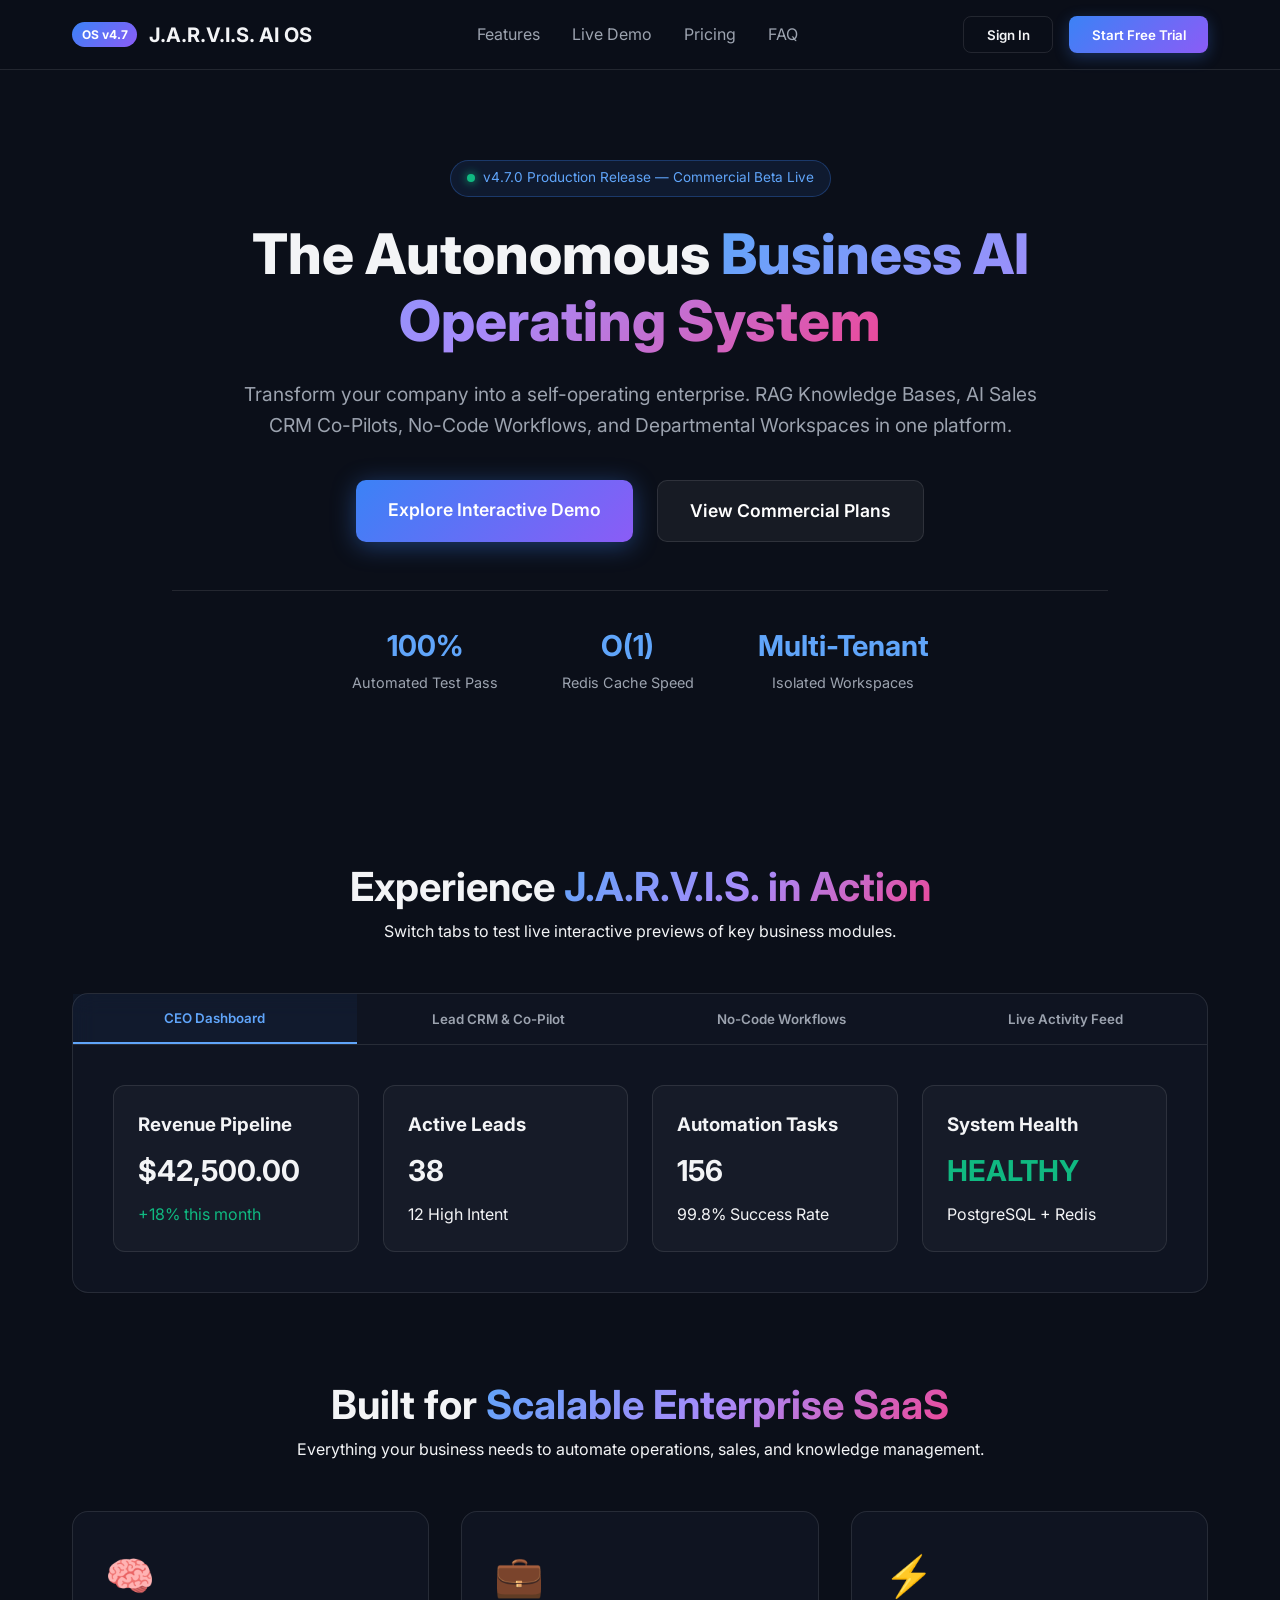
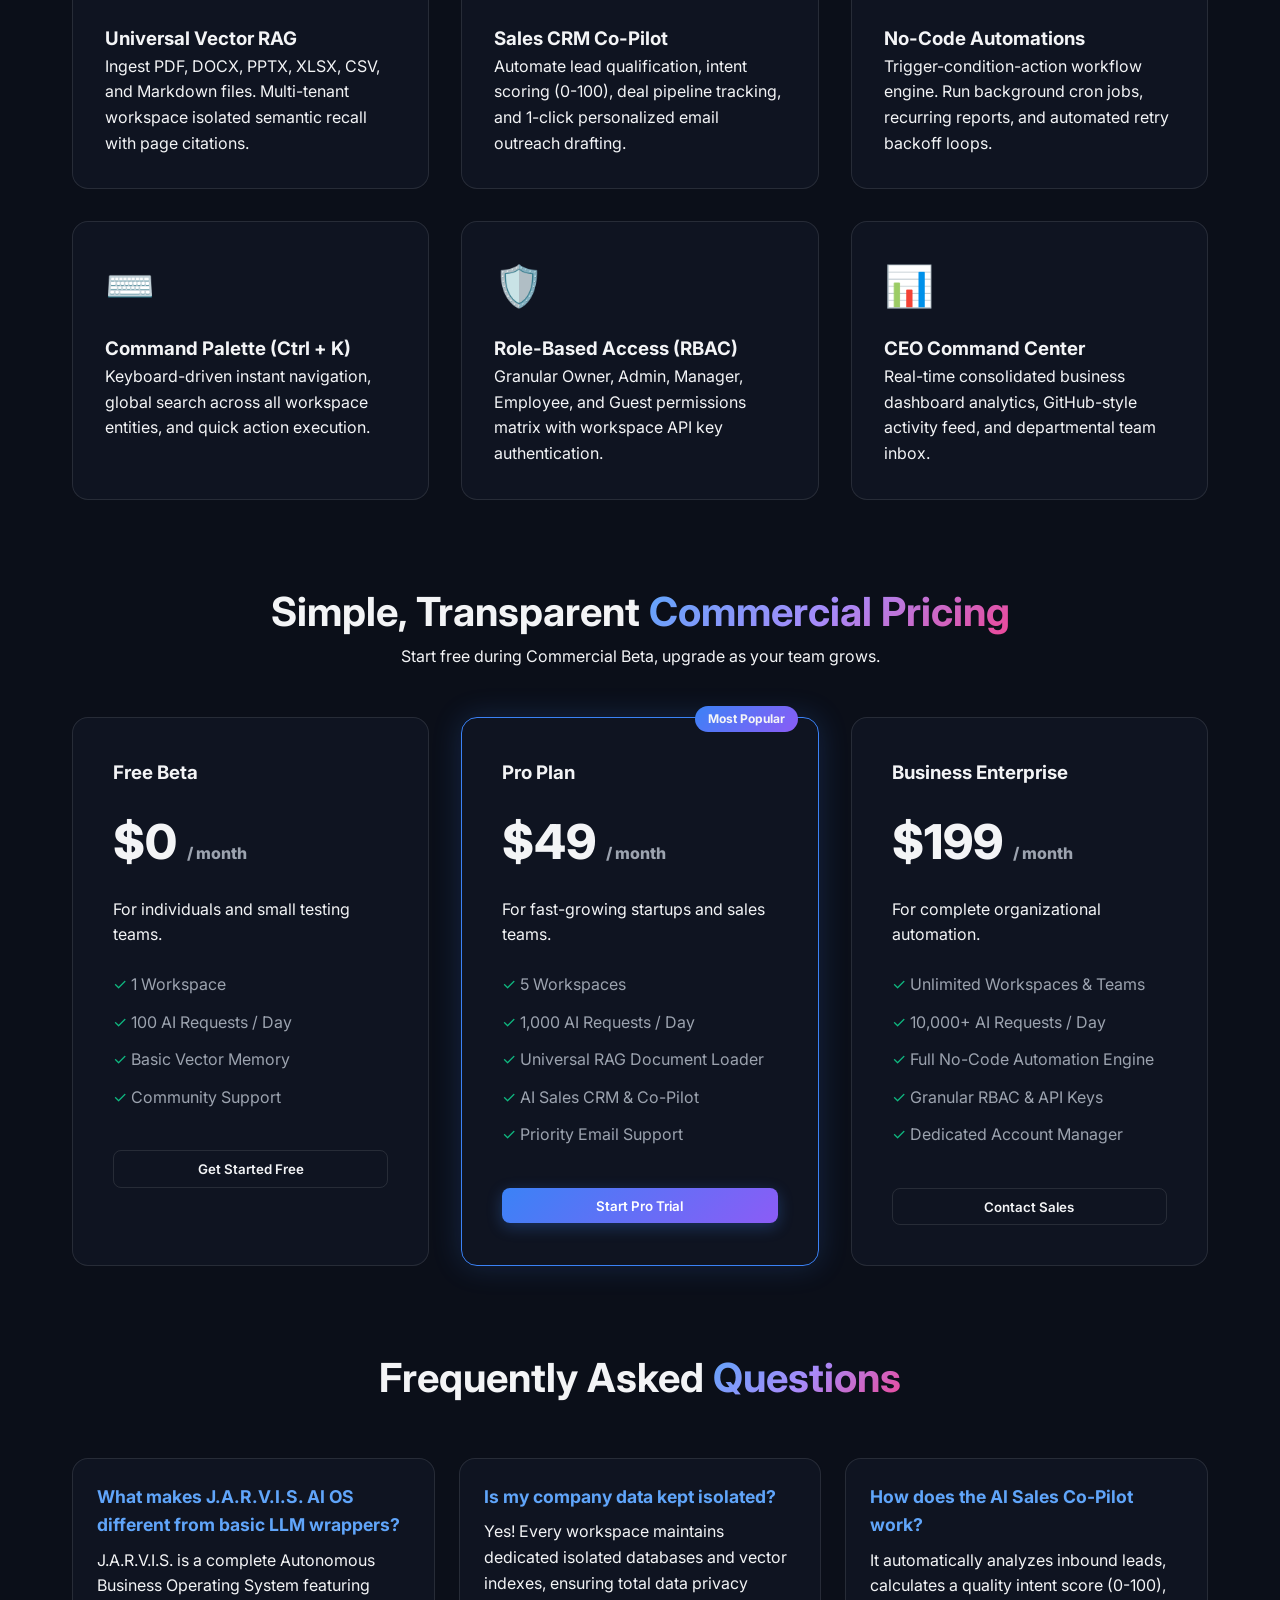
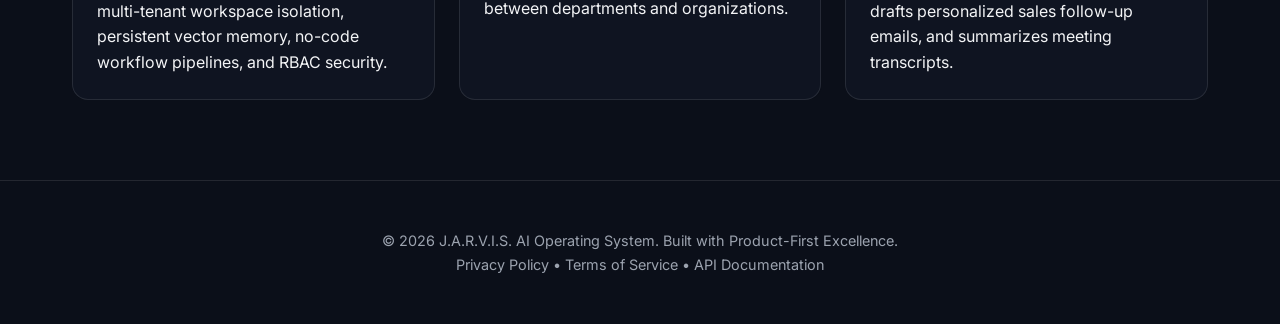
==== web/index.html @ 0c283c64 "Add J.A.R.V.I.S. Commercial SaaS Landing Page & Web Interface" ====
<!DOCTYPE html>
<html lang="en">
<head>
    <meta charset="UTF-8">
    <meta name="viewport" content="width=device-width, initial-scale=1.0">
    <title>J.A.R.V.I.S. AI OS — Autonomous Business AI Operating System</title>
    <meta name="description" content="Empower your organization with J.A.R.V.I.S. AI OS. Multi-tenant workspaces, RAG document intelligence, AI sales CRM co-pilot, and no-code automation engine.">
    <link rel="preconnect" href="https://fonts.googleapis.com">
    <link rel="preconnect" href="https://fonts.gstatic.com" crossorigin>
    <link href="https://fonts.googleapis.com/css2?family=Inter:wght@300;400;500;600;700;800&display=swap" rel="stylesheet">
    <link rel="stylesheet" href="styles.css">
</head>
<body class="dark-theme">

    <!-- Navigation Bar -->
    <nav class="navbar" id="main-nav">
        <div class="nav-container">
            <div class="logo">
                <span class="logo-badge">OS v4.7</span>
                <span class="logo-text">J.A.R.V.I.S. <span class="highlight">AI OS</span></span>
            </div>
            <ul class="nav-links">
                <li><a href="#features">Features</a></li>
                <li><a href="#demo">Live Demo</a></li>
                <li><a href="#pricing">Pricing</a></li>
                <li><a href="#faq">FAQ</a></li>
            </ul>
            <div class="nav-actions">
                <button class="btn btn-outline" id="btn-login">Sign In</button>
                <button class="btn btn-primary" id="btn-signup">Start Free Trial</button>
            </div>
        </div>
    </nav>

    <!-- Hero Section -->
    <header class="hero-section">
        <div class="hero-content">
            <div class="status-pill">
                <span class="pulse-dot"></span>
                <span>v4.7.0 Production Release — Commercial Beta Live</span>
            </div>
            <h1 class="hero-title">
                The Autonomous <span class="gradient-text">Business AI Operating System</span>
            </h1>
            <p class="hero-subtitle">
                Transform your company into a self-operating enterprise. RAG Knowledge Bases, AI Sales CRM Co-Pilots, No-Code Workflows, and Departmental Workspaces in one platform.
            </p>
            <div class="hero-buttons">
                <a href="#demo" class="btn btn-hero-primary" id="hero-cta-demo">Explore Interactive Demo</a>
                <a href="#pricing" class="btn btn-hero-secondary" id="hero-cta-plans">View Commercial Plans</a>
            </div>
            <div class="hero-metrics">
                <div class="metric-item">
                    <span class="metric-value">100%</span>
                    <span class="metric-label">Automated Test Pass</span>
                </div>
                <div class="metric-item">
                    <span class="metric-value">O(1)</span>
                    <span class="metric-label">Redis Cache Speed</span>
                </div>
                <div class="metric-item">
                    <span class="metric-value">Multi-Tenant</span>
                    <span class="metric-label">Isolated Workspaces</span>
                </div>
            </div>
        </div>
    </header>

    <!-- Interactive Live Demo Section -->
    <section class="demo-section" id="demo">
        <div class="section-header">
            <h2>Experience <span class="gradient-text">J.A.R.V.I.S. in Action</span></h2>
            <p>Switch tabs to test live interactive previews of key business modules.</p>
        </div>
        <div class="demo-container glass-card">
            <div class="demo-tabs">
                <button class="tab-btn active" data-tab="dashboard-preview">CEO Dashboard</button>
                <button class="tab-btn" data-tab="crm-preview">Lead CRM & Co-Pilot</button>
                <button class="tab-btn" data-tab="automation-preview">No-Code Workflows</button>
                <button class="tab-btn" data-tab="activity-preview">Live Activity Feed</button>
            </div>
            <div class="demo-content">
                <!-- CEO Dashboard Preview -->
                <div class="tab-pane active" id="dashboard-preview">
                    <div class="dash-grid">
                        <div class="dash-card">
                            <h3>Revenue Pipeline</h3>
                            <p class="dash-num">$42,500.00</p>
                            <span class="dash-sub text-success">+18% this month</span>
                        </div>
                        <div class="dash-card">
                            <h3>Active Leads</h3>
                            <p class="dash-num">38</p>
                            <span class="dash-sub">12 High Intent</span>
                        </div>
                        <div class="dash-card">
                            <h3>Automation Tasks</h3>
                            <p class="dash-num">156</p>
                            <span class="dash-sub">99.8% Success Rate</span>
                        </div>
                        <div class="dash-card">
                            <h3>System Health</h3>
                            <p class="dash-num text-success">HEALTHY</p>
                            <span class="dash-sub">PostgreSQL + Redis</span>
                        </div>
                    </div>
                </div>

                <!-- CRM Preview -->
                <div class="tab-pane" id="crm-preview">
                    <div class="crm-demo-box">
                        <div class="lead-item">
                            <div>
                                <h4>Acme Enterprise Corp</h4>
                                <p>jane@acme.com • Inbound Lead</p>
                            </div>
                            <span class="score-badge hot">Score: 92/100 (Hot)</span>
                            <button class="btn btn-sm btn-primary" id="btn-draft-email">Draft AI Email</button>
                        </div>
                        <div class="ai-email-box" id="email-preview-box">
                            <strong>AI Co-Pilot Drafted Email:</strong>
                            <p id="email-draft-text">"Hi Jane, I noticed Acme Corp is exploring autonomous AI capabilities. J.A.R.V.I.S. AI OS enables teams to automate workflows and knowledge RAG with multi-tenant isolation. Open for a 10-min demo?"</p>
                        </div>
                    </div>
                </div>

                <!-- Automation Preview -->
                <div class="tab-pane" id="automation-preview">
                    <div class="workflow-builder">
                        <div class="wf-step">1. Trigger: Document Uploaded (.PDF)</div>
                        <div class="wf-arrow">↓</div>
                        <div class="wf-step">2. Action: Extract RAG Knowledge Facts</div>
                        <div class="wf-arrow">↓</div>
                        <div class="wf-step">3. Action: Generate Executive Summary & Notify CEO</div>
                    </div>
                </div>

                <!-- Activity Feed Preview -->
                <div class="tab-pane" id="activity-preview">
                    <ul class="activity-list">
                        <li><span class="time">10:00 AM</span> Rahul created lead <strong>Acme Enterprise Corp</strong></li>
                        <li><span class="time">10:05 AM</span> Jarvis AI drafted sales outreach email</li>
                        <li><span class="time">10:10 AM</span> Deal stage moved to <strong>QUALIFIED</strong> ($25,000)</li>
                        <li><span class="time">10:15 AM</span> Executive Q3 Strategy Report generated</li>
                    </ul>
                </div>
            </div>
        </div>
    </section>

    <!-- Features Grid -->
    <section class="features-section" id="features">
        <div class="section-header">
            <h2>Built for <span class="gradient-text">Scalable Enterprise SaaS</span></h2>
            <p>Everything your business needs to automate operations, sales, and knowledge management.</p>
        </div>
        <div class="features-grid">
            <div class="feature-card glass-card">
                <div class="feature-icon">🧠</div>
                <h3>Universal Vector RAG</h3>
                <p>Ingest PDF, DOCX, PPTX, XLSX, CSV, and Markdown files. Multi-tenant workspace isolated semantic recall with page citations.</p>
            </div>
            <div class="feature-card glass-card">
                <div class="feature-icon">💼</div>
                <h3>Sales CRM Co-Pilot</h3>
                <p>Automate lead qualification, intent scoring (0-100), deal pipeline tracking, and 1-click personalized email outreach drafting.</p>
            </div>
            <div class="feature-card glass-card">
                <div class="feature-icon">⚡</div>
                <h3>No-Code Automations</h3>
                <p>Trigger-condition-action workflow engine. Run background cron jobs, recurring reports, and automated retry backoff loops.</p>
            </div>
            <div class="feature-card glass-card">
                <div class="feature-icon">⌨️</div>
                <h3>Command Palette (Ctrl + K)</h3>
                <p>Keyboard-driven instant navigation, global search across all workspace entities, and quick action execution.</p>
            </div>
            <div class="feature-card glass-card">
                <div class="feature-icon">🛡️</div>
                <h3>Role-Based Access (RBAC)</h3>
                <p>Granular Owner, Admin, Manager, Employee, and Guest permissions matrix with workspace API key authentication.</p>
            </div>
            <div class="feature-card glass-card">
                <div class="feature-icon">📊</div>
                <h3>CEO Command Center</h3>
                <p>Real-time consolidated business dashboard analytics, GitHub-style activity feed, and departmental team inbox.</p>
            </div>
        </div>
    </section>

    <!-- Commercial Pricing -->
    <section class="pricing-section" id="pricing">
        <div class="section-header">
            <h2>Simple, Transparent <span class="gradient-text">Commercial Pricing</span></h2>
            <p>Start free during Commercial Beta, upgrade as your team grows.</p>
        </div>
        <div class="pricing-grid">
            <!-- Free Tier -->
            <div class="pricing-card glass-card">
                <h3>Free Beta</h3>
                <div class="price">$0 <span>/ month</span></div>
                <p>For individuals and small testing teams.</p>
                <ul class="price-features">
                    <li>1 Workspace</li>
                    <li>100 AI Requests / Day</li>
                    <li>Basic Vector Memory</li>
                    <li>Community Support</li>
                </ul>
                <button class="btn btn-outline w-100" id="btn-tier-free">Get Started Free</button>
            </div>
            <!-- Pro Tier -->
            <div class="pricing-card glass-card featured">
                <div class="popular-tag">Most Popular</div>
                <h3>Pro Plan</h3>
                <div class="price">$49 <span>/ month</span></div>
                <p>For fast-growing startups and sales teams.</p>
                <ul class="price-features">
                    <li>5 Workspaces</li>
                    <li>1,000 AI Requests / Day</li>
                    <li>Universal RAG Document Loader</li>
                    <li>AI Sales CRM & Co-Pilot</li>
                    <li>Priority Email Support</li>
                </ul>
                <button class="btn btn-primary w-100" id="btn-tier-pro">Start Pro Trial</button>
            </div>
            <!-- Business Tier -->
            <div class="pricing-card glass-card">
                <h3>Business Enterprise</h3>
                <div class="price">$199 <span>/ month</span></div>
                <p>For complete organizational automation.</p>
                <ul class="price-features">
                    <li>Unlimited Workspaces & Teams</li>
                    <li>10,000+ AI Requests / Day</li>
                    <li>Full No-Code Automation Engine</li>
                    <li>Granular RBAC & API Keys</li>
                    <li>Dedicated Account Manager</li>
                </ul>
                <button class="btn btn-outline w-100" id="btn-tier-biz">Contact Sales</button>
            </div>
        </div>
    </section>

    <!-- FAQ Section -->
    <section class="faq-section" id="faq">
        <div class="section-header">
            <h2>Frequently Asked <span class="gradient-text">Questions</span></h2>
        </div>
        <div class="faq-grid">
            <div class="faq-card glass-card">
                <h4>What makes J.A.R.V.I.S. AI OS different from basic LLM wrappers?</h4>
                <p>J.A.R.V.I.S. is a complete Autonomous Business Operating System featuring multi-tenant workspace isolation, persistent vector memory, no-code workflow pipelines, and RBAC security.</p>
            </div>
            <div class="faq-card glass-card">
                <h4>Is my company data kept isolated?</h4>
                <p>Yes! Every workspace maintains dedicated isolated databases and vector indexes, ensuring total data privacy between departments and organizations.</p>
            </div>
            <div class="faq-card glass-card">
                <h4>How does the AI Sales Co-Pilot work?</h4>
                <p>It automatically analyzes inbound leads, calculates a quality intent score (0-100), drafts personalized sales follow-up emails, and summarizes meeting transcripts.</p>
            </div>
        </div>
    </section>

    <!-- Footer -->
    <footer class="footer">
        <div class="footer-container">
            <p>&copy; 2026 J.A.R.V.I.S. AI Operating System. Built with Product-First Excellence.</p>
            <p><a href="#privacy">Privacy Policy</a> • <a href="#terms">Terms of Service</a> • <a href="#docs">API Documentation</a></p>
        </div>
    </footer>

    <script src="app.js"></script>
</body>
</html>
---- web/styles.css ----
/* J.A.R.V.I.S. AI OS Commercial SaaS Design System */

:root {
    --bg-main: #0B0F19;
    --bg-card: rgba(18, 24, 38, 0.7);
    --border-color: rgba(255, 255, 255, 0.1);
    --text-main: #F3F4F6;
    --text-muted: #9CA3AF;
    --primary: #3B82F6;
    --primary-glow: #60A5FA;
    --accent: #8B5CF6;
    --neon-cyan: #06B6D4;
    --success: #10B981;
    --warning: #F59E0B;
}

* {
    margin: 0;
    padding: 0;
    box-sizing: border-box;
    font-family: 'Inter', -apple-system, BlinkMacSystemFont, sans-serif;
}

body {
    background-color: var(--bg-main);
    color: var(--text-main);
    line-height: 1.6;
    overflow-x: hidden;
}

.gradient-text {
    background: linear-gradient(135deg, #60A5FA 0%, #A78BFA 50%, #EC4899 100%);
    -webkit-background-clip: text;
    -webkit-text-fill-color: transparent;
}

.glass-card {
    background: var(--bg-card);
    backdrop-filter: blur(12px);
    -webkit-backdrop-filter: blur(12px);
    border: 1px solid var(--border-color);
    border-radius: 16px;
}

/* Navbar */
.navbar {
    position: fixed;
    top: 0;
    left: 0;
    width: 100%;
    z-index: 1000;
    background: rgba(11, 15, 25, 0.85);
    backdrop-filter: blur(16px);
    border-bottom: 1px solid var(--border-color);
}

.nav-container {
    max-width: 1200px;
    margin: 0 auto;
    display: flex;
    justify-content: space-between;
    align-items: center;
    padding: 1rem 2rem;
}

.logo {
    display: flex;
    align-items: center;
    gap: 0.75rem;
    font-weight: 700;
    font-size: 1.25rem;
}

.logo-badge {
    background: linear-gradient(135deg, var(--primary), var(--accent));
    font-size: 0.75rem;
    padding: 0.2rem 0.6rem;
    border-radius: 20px;
    color: white;
}

.nav-links {
    display: flex;
    list-style: none;
    gap: 2rem;
}

.nav-links a {
    color: var(--text-muted);
    text-decoration: none;
    transition: color 0.3s;
}

.nav-links a:hover {
    color: var(--text-main);
}

.nav-actions {
    display: flex;
    gap: 1rem;
}

/* Buttons */
.btn {
    padding: 0.6rem 1.4rem;
    border-radius: 8px;
    font-weight: 600;
    cursor: pointer;
    transition: all 0.3s ease;
    border: none;
}

.btn-primary {
    background: linear-gradient(135deg, var(--primary), var(--accent));
    color: white;
    box-shadow: 0 4px 15px rgba(59, 130, 246, 0.3);
}

.btn-primary:hover {
    transform: translateY(-2px);
    box-shadow: 0 6px 20px rgba(59, 130, 246, 0.5);
}

.btn-outline {
    background: transparent;
    color: var(--text-main);
    border: 1px solid var(--border-color);
}

.btn-outline:hover {
    background: rgba(255, 255, 255, 0.05);
    border-color: var(--primary);
}

/* Hero Section */
.hero-section {
    padding: 10rem 2rem 5rem;
    text-align: center;
    position: relative;
    max-width: 1000px;
    margin: 0 auto;
}

.status-pill {
    display: inline-flex;
    align-items: center;
    gap: 0.5rem;
    background: rgba(59, 130, 246, 0.1);
    border: 1px solid rgba(59, 130, 246, 0.3);
    padding: 0.4rem 1rem;
    border-radius: 30px;
    font-size: 0.85rem;
    color: var(--primary-glow);
    margin-bottom: 1.5rem;
}

.pulse-dot {
    width: 8px;
    height: 8px;
    background: var(--success);
    border-radius: 50%;
    box-shadow: 0 0 10px var(--success);
}

.hero-title {
    font-size: 3.5rem;
    font-weight: 800;
    line-height: 1.2;
    margin-bottom: 1.5rem;
}

.hero-subtitle {
    font-size: 1.2rem;
    color: var(--text-muted);
    margin-bottom: 2.5rem;
    max-width: 800px;
    margin-left: auto;
    margin-right: auto;
}

.hero-buttons {
    display: flex;
    justify-content: center;
    gap: 1.5rem;
    margin-bottom: 3rem;
}

.btn-hero-primary {
    padding: 1rem 2rem;
    font-size: 1.1rem;
    background: linear-gradient(135deg, var(--primary), var(--accent));
    color: white;
    border-radius: 10px;
    text-decoration: none;
    font-weight: 600;
    box-shadow: 0 4px 25px rgba(59, 130, 246, 0.4);
}

.btn-hero-secondary {
    padding: 1rem 2rem;
    font-size: 1.1rem;
    background: rgba(255, 255, 255, 0.05);
    border: 1px solid var(--border-color);
    color: white;
    border-radius: 10px;
    text-decoration: none;
    font-weight: 600;
}

.hero-metrics {
    display: flex;
    justify-content: center;
    gap: 4rem;
    padding-top: 2rem;
    border-top: 1px solid var(--border-color);
}

.metric-value {
    display: block;
    font-size: 1.8rem;
    font-weight: 700;
    color: var(--primary-glow);
}

.metric-label {
    font-size: 0.9rem;
    color: var(--text-muted);
}

/* Demo Section */
.demo-section, .features-section, .pricing-section, .faq-section {
    max-width: 1200px;
    margin: 5rem auto;
    padding: 0 2rem;
}

.section-header {
    text-align: center;
    margin-bottom: 3rem;
}

.section-header h2 {
    font-size: 2.5rem;
    font-weight: 700;
}

.demo-tabs {
    display: flex;
    border-bottom: 1px solid var(--border-color);
}

.tab-btn {
    flex: 1;
    padding: 1rem;
    background: transparent;
    border: none;
    color: var(--text-muted);
    font-weight: 600;
    cursor: pointer;
    transition: all 0.3s;
}

.tab-btn.active {
    color: var(--primary-glow);
    border-bottom: 2px solid var(--primary-glow);
    background: rgba(59, 130, 246, 0.05);
}

.tab-pane {
    display: none;
    padding: 2.5rem;
}

.tab-pane.active {
    display: block;
}

.dash-grid {
    display: grid;
    grid-template-columns: repeat(auto-fit, minmax(200px, 1fr));
    gap: 1.5rem;
}

.dash-card {
    background: rgba(255, 255, 255, 0.03);
    padding: 1.5rem;
    border-radius: 12px;
    border: 1px solid var(--border-color);
}

.dash-num {
    font-size: 1.8rem;
    font-weight: 700;
    margin: 0.5rem 0;
}

/* CRM Preview Box */
.lead-item {
    display: flex;
    justify-content: space-between;
    align-items: center;
    background: rgba(255, 255, 255, 0.03);
    padding: 1rem 1.5rem;
    border-radius: 10px;
    margin-bottom: 1.5rem;
}

.score-badge.hot {
    background: rgba(239, 68, 68, 0.2);
    color: #F87171;
    padding: 0.4rem 0.8rem;
    border-radius: 20px;
    font-weight: 600;
    font-size: 0.85rem;
}

.ai-email-box {
    background: rgba(59, 130, 246, 0.05);
    border: 1px solid rgba(59, 130, 246, 0.2);
    padding: 1.5rem;
    border-radius: 12px;
}

/* Workflow Builder Preview */
.workflow-builder {
    display: flex;
    flex-direction: column;
    align-items: center;
    gap: 0.5rem;
}

.wf-step {
    background: rgba(255, 255, 255, 0.05);
    padding: 1rem 2rem;
    border-radius: 10px;
    border: 1px solid var(--border-color);
    width: 100%;
    max-width: 500px;
    text-align: center;
    font-weight: 600;
}

.wf-arrow {
    color: var(--primary-glow);
    font-size: 1.5rem;
}

/* Features Grid */
.features-grid {
    display: grid;
    grid-template-columns: repeat(auto-fit, minmax(320px, 1fr));
    gap: 2rem;
}

.feature-card {
    padding: 2rem;
    transition: transform 0.3s;
}

.feature-card:hover {
    transform: translateY(-5px);
}

.feature-icon {
    font-size: 2.5rem;
    margin-bottom: 1rem;
}

/* Pricing Grid */
.pricing-grid {
    display: grid;
    grid-template-columns: repeat(auto-fit, minmax(300px, 1fr));
    gap: 2rem;
}

.pricing-card {
    padding: 2.5rem;
    position: relative;
}

.pricing-card.featured {
    border-color: var(--primary);
    box-shadow: 0 0 30px rgba(59, 130, 246, 0.2);
}

.popular-tag {
    position: absolute;
    top: -12px;
    right: 20px;
    background: linear-gradient(135deg, var(--primary), var(--accent));
    padding: 0.2rem 0.8rem;
    border-radius: 20px;
    font-size: 0.75rem;
    font-weight: 700;
}

.price {
    font-size: 3rem;
    font-weight: 800;
    margin: 1rem 0;
}

.price span {
    font-size: 1rem;
    color: var(--text-muted);
}

.price-features {
    list-style: none;
    margin: 1.5rem 0 2.5rem;
}

.price-features li {
    margin-bottom: 0.75rem;
    color: var(--text-muted);
}

.price-features li::before {
    content: "✓ ";
    color: var(--success);
}

.w-100 {
    width: 100%;
}

.text-success {
    color: var(--success);
}

/* FAQ Grid */
.faq-grid {
    display: grid;
    grid-template-columns: repeat(auto-fit, minmax(320px, 1fr));
    gap: 1.5rem;
}

.faq-card {
    padding: 1.5rem;
}

.faq-card h4 {
    font-size: 1.1rem;
    margin-bottom: 0.5rem;
    color: var(--primary-glow);
}

/* Footer */
.footer {
    border-top: 1px solid var(--border-color);
    padding: 3rem 2rem;
    text-align: center;
    color: var(--text-muted);
    font-size: 0.9rem;
}

.footer a {
    color: var(--text-muted);
    text-decoration: none;
}
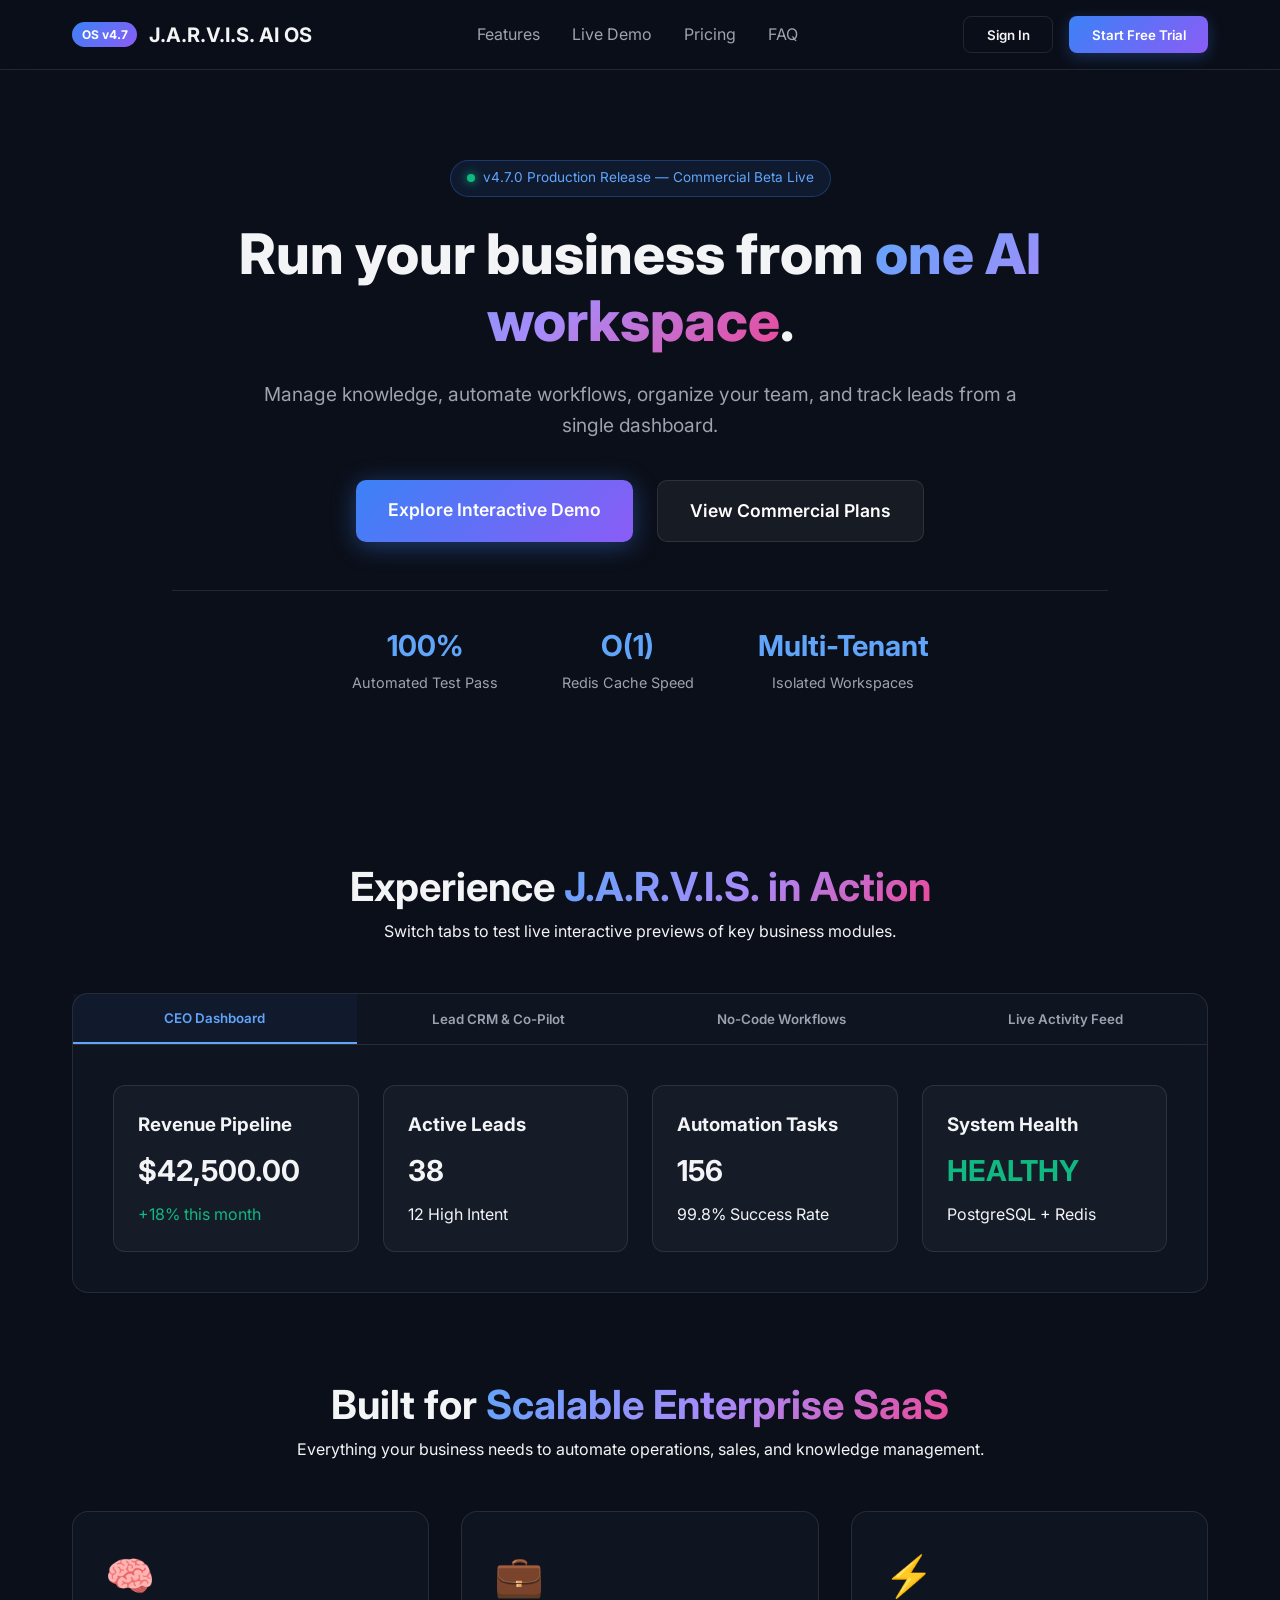
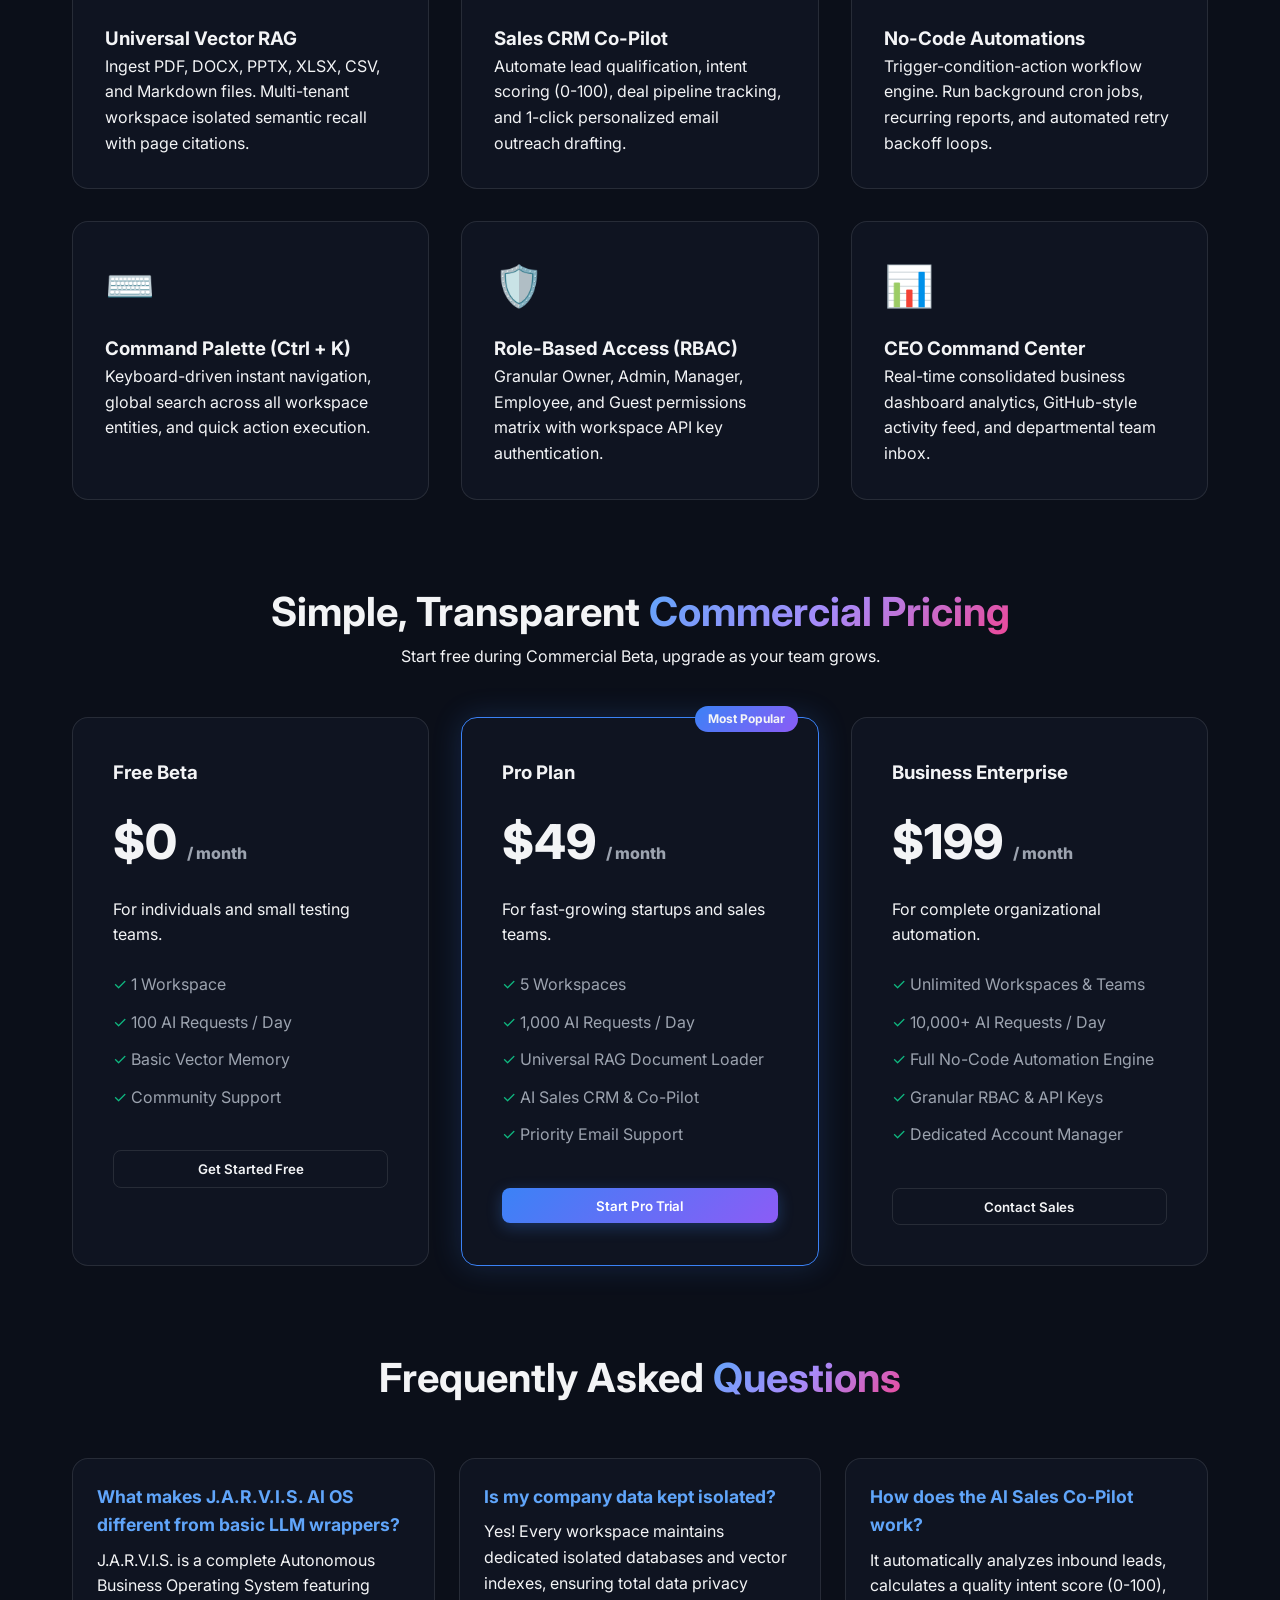
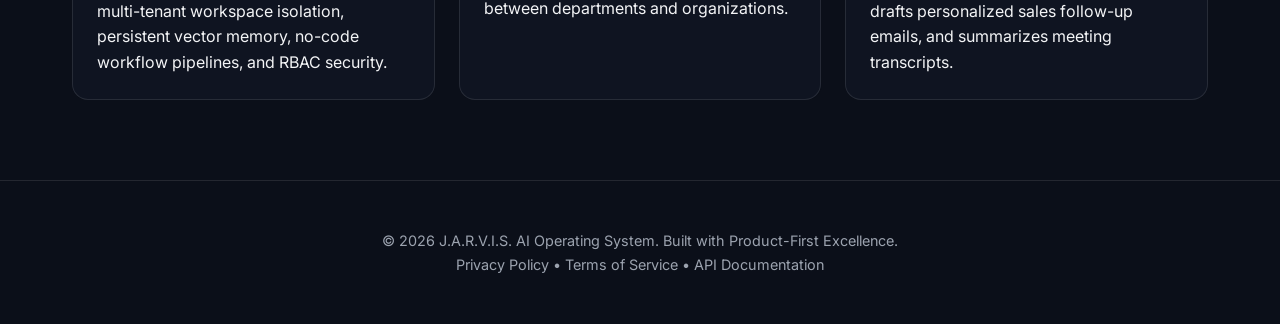
==== commit b4b2aa54: "Update homepage hero headline to benefit-focused positioning" ====
--- a/web/index.html
+++ b/web/index.html
@@ -40,10 +40,10 @@
                 <span>v4.7.0 Production Release — Commercial Beta Live</span>
             </div>
             <h1 class="hero-title">
-                The Autonomous <span class="gradient-text">Business AI Operating System</span>
+                Run your business from <span class="gradient-text">one AI workspace</span>.
             </h1>
             <p class="hero-subtitle">
-                Transform your company into a self-operating enterprise. RAG Knowledge Bases, AI Sales CRM Co-Pilots, No-Code Workflows, and Departmental Workspaces in one platform.
+                Manage knowledge, automate workflows, organize your team, and track leads from a single dashboard.
             </p>
             <div class="hero-buttons">
                 <a href="#demo" class="btn btn-hero-primary" id="hero-cta-demo">Explore Interactive Demo</a>
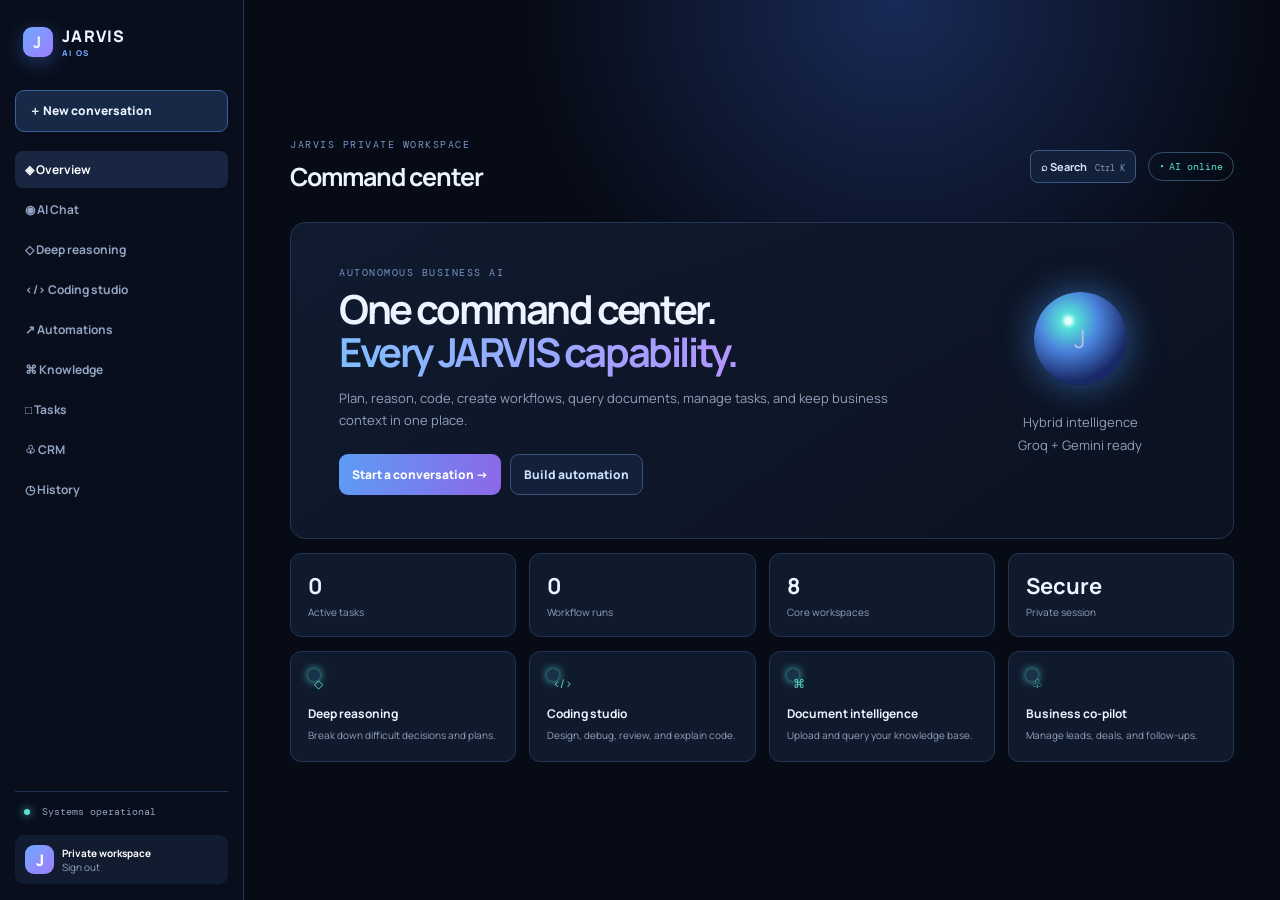
==== commit fb3cec1f: "SaaS Polish & Launch stabilization: PostgreSQL transparent db proxying, headless ImageGrab fallback," ====
--- a/web/index.html
+++ b/web/index.html
@@ -1,274 +1,23 @@
-<!DOCTYPE html>
-<html lang="en">
-<head>
-    <meta charset="UTF-8">
-    <meta name="viewport" content="width=device-width, initial-scale=1.0">
-    <title>J.A.R.V.I.S. AI OS — Autonomous Business AI Operating System</title>
-    <meta name="description" content="Empower your organization with J.A.R.V.I.S. AI OS. Multi-tenant workspaces, RAG document intelligence, AI sales CRM co-pilot, and no-code automation engine.">
-    <link rel="preconnect" href="https://fonts.googleapis.com">
-    <link rel="preconnect" href="https://fonts.gstatic.com" crossorigin>
-    <link href="https://fonts.googleapis.com/css2?family=Inter:wght@300;400;500;600;700;800&display=swap" rel="stylesheet">
-    <link rel="stylesheet" href="styles.css">
-</head>
-<body class="dark-theme">
+<!doctype html>
+<html lang="en"><head><meta charset="utf-8"><meta name="viewport" content="width=device-width,initial-scale=1"><meta name="theme-color" content="#070b16"><title>JARVIS Command Center</title><link rel="preconnect" href="https://fonts.googleapis.com"><link rel="preconnect" href="https://fonts.gstatic.com" crossorigin><link href="https://fonts.googleapis.com/css2?family=DM+Mono:wght@400;500&family=Manrope:wght@400;500;600;700;800&display=swap" rel="stylesheet"><link rel="stylesheet" href="/web/styles.css"></head>
+<body><div class="shell"><aside class="sidebar"><a class="brand" href="/"><span class="brand-mark">J</span><span>JARVIS <small>AI OS</small></span></a><button class="new-chat" data-view="chat">＋ New conversation</button><nav class="nav" aria-label="JARVIS features"><button class="nav-item active" data-view="overview">◈ Overview</button><button class="nav-item" data-view="chat">◉ AI Chat</button><button class="nav-item" data-view="reasoning">◇ Deep reasoning</button><button class="nav-item" data-view="coding">&lt;/&gt; Coding studio</button><button class="nav-item" data-view="automation">↗ Automations</button><button class="nav-item" data-view="knowledge">⌘ Knowledge</button><button class="nav-item" data-view="tasks">□ Tasks</button><button class="nav-item" data-view="crm">♧ CRM</button><button class="nav-item" data-view="history">◷ History</button></nav><div class="sidebar-bottom"><p class="system-state"><i></i> Systems operational</p><button class="profile" id="logout"><span class="avatar">J</span><span><b>Private workspace</b><small>Sign out</small></span></button></div></aside>
+<main class="main"><header class="topbar"><div><p class="eyebrow">JARVIS PRIVATE WORKSPACE</p><h1 id="page-title">Command center</h1></div><div class="top-actions"><button class="search-button" id="global-search" title="Search workspace (Ctrl/Cmd + K)">⌕ <span>Search</span><kbd>Ctrl K</kbd></button><span class="live-dot">AI online</span></div></header>
 
-    <!-- Navigation Bar -->
-    <nav class="navbar" id="main-nav">
-        <div class="nav-container">
-            <div class="logo">
-                <span class="logo-badge">OS v4.7</span>
-                <span class="logo-text">J.A.R.V.I.S. <span class="highlight">AI OS</span></span>
-            </div>
-            <ul class="nav-links">
-                <li><a href="#features">Features</a></li>
-                <li><a href="#demo">Live Demo</a></li>
-                <li><a href="#pricing">Pricing</a></li>
-                <li><a href="#faq">FAQ</a></li>
-            </ul>
-            <div class="nav-actions">
-                <button class="btn btn-outline" id="btn-login">Sign In</button>
-                <button class="btn btn-primary" id="btn-signup">Start Free Trial</button>
-            </div>
-        </div>
-    </nav>
+<section class="view active" id="overview"><div class="hero"><div><p class="eyebrow">AUTONOMOUS BUSINESS AI</p><h2>One command center.<br><span>Every JARVIS capability.</span></h2><p>Plan, reason, code, create workflows, query documents, manage tasks, and keep business context in one place.</p><div class="hero-actions"><button class="primary" data-view="chat">Start a conversation →</button><button class="secondary" data-view="automation">Build automation</button></div></div><div class="hero-orb"><div class="orb">J</div><p>Hybrid intelligence<br><span>Groq + Gemini ready</span></p></div></div><div class="metric-grid"><article><b id="metric-tasks">0</b><span>Active tasks</span></article><article><b id="metric-workflows">0</b><span>Workflow runs</span></article><article><b>8</b><span>Core workspaces</span></article><article><b>Secure</b><span>Private session</span></article></div><div class="feature-grid"><button data-view="reasoning"><i>◇</i><b>Deep reasoning</b><span>Break down difficult decisions and plans.</span></button><button data-view="coding"><i>&lt;/&gt;</i><b>Coding studio</b><span>Design, debug, review, and explain code.</span></button><button data-view="knowledge"><i>⌘</i><b>Document intelligence</b><span>Upload and query your knowledge base.</span></button><button data-view="crm"><i>♧</i><b>Business co-pilot</b><span>Manage leads, deals, and follow-ups.</span></button></div></section>
 
-    <!-- Hero Section -->
-    <header class="hero-section">
-        <div class="hero-content">
-            <div class="status-pill">
-                <span class="pulse-dot"></span>
-                <span>v4.7.0 Production Release — Commercial Beta Live</span>
-            </div>
-            <h1 class="hero-title">
-                Run your business from <span class="gradient-text">one AI workspace</span>.
-            </h1>
-            <p class="hero-subtitle">
-                Manage knowledge, automate workflows, organize your team, and track leads from a single dashboard.
-            </p>
-            <div class="hero-buttons">
-                <a href="#demo" class="btn btn-hero-primary" id="hero-cta-demo">Explore Interactive Demo</a>
-                <a href="#pricing" class="btn btn-hero-secondary" id="hero-cta-plans">View Commercial Plans</a>
-            </div>
-            <div class="hero-metrics">
-                <div class="metric-item">
-                    <span class="metric-value">100%</span>
-                    <span class="metric-label">Automated Test Pass</span>
-                </div>
-                <div class="metric-item">
-                    <span class="metric-value">O(1)</span>
-                    <span class="metric-label">Redis Cache Speed</span>
-                </div>
-                <div class="metric-item">
-                    <span class="metric-value">Multi-Tenant</span>
-                    <span class="metric-label">Isolated Workspaces</span>
-                </div>
-            </div>
-        </div>
-    </header>
+<section class="view" id="chat"><div class="chat-layout"><section class="panel chat-panel"><header class="panel-head"><div><h2>AI conversation</h2><p><i></i> JARVIS dynamically selects a provider</p></div><div class="chat-controls"><button class="voice-toggle" id="voice-replies" type="button" title="Toggle spoken JARVIS replies" aria-pressed="true">🔊 Voice on</button><span class="tag">Hybrid AI</span></div></header><div class="messages" id="chat-messages"><article class="message assistant-message"><div class="message-avatar">J</div><div><p class="message-label">JARVIS · NOW</p><div class="bubble">I’m ready. Ask me to plan, research, write, analyse, automate, or help with your business.</div></div></article></div><div class="suggestions"><button data-prompt="Plan my highest-impact work for today.">Plan my day</button><button data-prompt="Help me make a business decision with tradeoffs.">Analyse decision</button><button data-prompt="What should I automate first?">Find automations</button></div><form class="composer" id="chat-form"><textarea id="chat-prompt" rows="1" placeholder="Message JARVIS…"></textarea><div><small id="voice-status">Enter to send · Shift+Enter for newline</small><div class="composer-actions"><button class="mic-button" id="voice-command" type="button" title="Speak to JARVIS" aria-label="Speak to JARVIS">🎙</button><button type="submit" aria-label="Send message">↑</button></div></div></form></section><aside class="panel side-card"><p class="eyebrow">WHAT JARVIS CAN DO</p><ul><li>Reason through complex decisions</li><li>Draft and review code</li><li>Search indexed documents</li><li>Create business workflows</li><li>Build task plans and reports</li></ul><p class="voice-help">🎙 Speak a command in Hindi or English. Chrome and Edge give the most reliable microphone support.</p></aside></div></section>
 
-    <!-- Interactive Live Demo Section -->
-    <section class="demo-section" id="demo">
-        <div class="section-header">
-            <h2>Experience <span class="gradient-text">J.A.R.V.I.S. in Action</span></h2>
-            <p>Switch tabs to test live interactive previews of key business modules.</p>
-        </div>
-        <div class="demo-container glass-card">
-            <div class="demo-tabs">
-                <button class="tab-btn active" data-tab="dashboard-preview">CEO Dashboard</button>
-                <button class="tab-btn" data-tab="crm-preview">Lead CRM & Co-Pilot</button>
-                <button class="tab-btn" data-tab="automation-preview">No-Code Workflows</button>
-                <button class="tab-btn" data-tab="activity-preview">Live Activity Feed</button>
-            </div>
-            <div class="demo-content">
-                <!-- CEO Dashboard Preview -->
-                <div class="tab-pane active" id="dashboard-preview">
-                    <div class="dash-grid">
-                        <div class="dash-card">
-                            <h3>Revenue Pipeline</h3>
-                            <p class="dash-num">$42,500.00</p>
-                            <span class="dash-sub text-success">+18% this month</span>
-                        </div>
-                        <div class="dash-card">
-                            <h3>Active Leads</h3>
-                            <p class="dash-num">38</p>
-                            <span class="dash-sub">12 High Intent</span>
-                        </div>
-                        <div class="dash-card">
-                            <h3>Automation Tasks</h3>
-                            <p class="dash-num">156</p>
-                            <span class="dash-sub">99.8% Success Rate</span>
-                        </div>
-                        <div class="dash-card">
-                            <h3>System Health</h3>
-                            <p class="dash-num text-success">HEALTHY</p>
-                            <span class="dash-sub">PostgreSQL + Redis</span>
-                        </div>
-                    </div>
-                </div>
+<section class="view" id="reasoning"><div class="two-col"><section class="panel work-card"><p class="eyebrow">DEEP REASONING MODE</p><h2>Work through the hard problem.</h2><p class="muted">JARVIS will structure assumptions, options, tradeoffs, and a recommended next action. It is AI reasoning—not a custom model-training environment.</p><textarea id="reasoning-prompt" class="large-input" placeholder="Describe the decision, problem, or strategy you want to reason through…"></textarea><button class="primary" id="run-reasoning">Run deep analysis →</button></section><section class="panel output-card"><p class="eyebrow">ANALYSIS OUTPUT</p><div id="reasoning-output" class="rich-output">Your structured analysis will appear here.</div></section></div></section>
 
-                <!-- CRM Preview -->
-                <div class="tab-pane" id="crm-preview">
-                    <div class="crm-demo-box">
-                        <div class="lead-item">
-                            <div>
-                                <h4>Acme Enterprise Corp</h4>
-                                <p>jane@acme.com • Inbound Lead</p>
-                            </div>
-                            <span class="score-badge hot">Score: 92/100 (Hot)</span>
-                            <button class="btn btn-sm btn-primary" id="btn-draft-email">Draft AI Email</button>
-                        </div>
-                        <div class="ai-email-box" id="email-preview-box">
-                            <strong>AI Co-Pilot Drafted Email:</strong>
-                            <p id="email-draft-text">"Hi Jane, I noticed Acme Corp is exploring autonomous AI capabilities. J.A.R.V.I.S. AI OS enables teams to automate workflows and knowledge RAG with multi-tenant isolation. Open for a 10-min demo?"</p>
-                        </div>
-                    </div>
-                </div>
+<section class="view" id="coding"><div class="two-col"><section class="panel work-card"><p class="eyebrow">CODING STUDIO</p><h2>Build with JARVIS.</h2><p class="muted">Paste code, an error, or a feature description. JARVIS can plan, write, explain, review, and debug.</p><textarea id="code-prompt" class="large-input code-input" placeholder="Example: Review this Python function for bugs, then provide a safer refactor…"></textarea><button class="primary" id="run-code">Ask coding assistant →</button></section><section class="panel output-card"><p class="eyebrow">JARVIS RESPONSE</p><div id="code-output" class="rich-output">Coding guidance will appear here.</div></section></div></section>
 
-                <!-- Automation Preview -->
-                <div class="tab-pane" id="automation-preview">
-                    <div class="workflow-builder">
-                        <div class="wf-step">1. Trigger: Document Uploaded (.PDF)</div>
-                        <div class="wf-arrow">↓</div>
-                        <div class="wf-step">2. Action: Extract RAG Knowledge Facts</div>
-                        <div class="wf-arrow">↓</div>
-                        <div class="wf-step">3. Action: Generate Executive Summary & Notify CEO</div>
-                    </div>
-                </div>
+<section class="view" id="automation"><div class="section-head"><div><p class="eyebrow">NO-CODE AUTOMATION</p><h2>Turn an event into an action.</h2></div><button class="secondary" id="refresh-workflows">Refresh history</button></div><div class="two-col"><form class="panel work-card" id="workflow-form"><label>Workflow name<input name="name" required placeholder="Weekly executive report"></label><label>Trigger<select name="trigger_type"><option value="scheduled_cron">Scheduled time</option><option value="document_uploaded">Document uploaded</option><option value="task_finished">Task finished</option></select></label><label>Action<select name="action_type"><option value="generate_report">Generate report</option><option value="send_email">Send email</option><option value="create_issue">Create issue</option><option value="index_document">Index document</option></select></label><button class="primary">Create workflow →</button><p class="form-note" id="workflow-note"></p></form><section class="panel output-card"><p class="eyebrow">EXECUTION HISTORY</p><div id="workflow-history" class="data-list"><span class="empty">No workflow runs yet.</span></div></section></div></section>
 
-                <!-- Activity Feed Preview -->
-                <div class="tab-pane" id="activity-preview">
-                    <ul class="activity-list">
-                        <li><span class="time">10:00 AM</span> Rahul created lead <strong>Acme Enterprise Corp</strong></li>
-                        <li><span class="time">10:05 AM</span> Jarvis AI drafted sales outreach email</li>
-                        <li><span class="time">10:10 AM</span> Deal stage moved to <strong>QUALIFIED</strong> ($25,000)</li>
-                        <li><span class="time">10:15 AM</span> Executive Q3 Strategy Report generated</li>
-                    </ul>
-                </div>
-            </div>
-        </div>
-    </section>
+<section class="view" id="knowledge"><div class="section-head"><div><p class="eyebrow">KNOWLEDGE INTELLIGENCE</p><h2>Ask your documents.</h2></div></div><div class="two-col"><section class="panel work-card"><form id="upload-form"><label>Upload document<input type="file" name="file" accept=".pdf,.docx,.txt,.md,.csv,.log" required></label><button class="secondary">Add to knowledge base</button></form><hr><textarea id="knowledge-query" class="large-input small" placeholder="Ask a question about your indexed documents…"></textarea><button class="primary" id="ask-knowledge">Query knowledge →</button></section><section class="panel output-card"><p class="eyebrow">SOURCES & ANSWER</p><div id="knowledge-output" class="rich-output">Upload a supported document, then ask JARVIS a question about it.</div></section></div></section>
 
-    <!-- Features Grid -->
-    <section class="features-section" id="features">
-        <div class="section-header">
-            <h2>Built for <span class="gradient-text">Scalable Enterprise SaaS</span></h2>
-            <p>Everything your business needs to automate operations, sales, and knowledge management.</p>
-        </div>
-        <div class="features-grid">
-            <div class="feature-card glass-card">
-                <div class="feature-icon">🧠</div>
-                <h3>Universal Vector RAG</h3>
-                <p>Ingest PDF, DOCX, PPTX, XLSX, CSV, and Markdown files. Multi-tenant workspace isolated semantic recall with page citations.</p>
-            </div>
-            <div class="feature-card glass-card">
-                <div class="feature-icon">💼</div>
-                <h3>Sales CRM Co-Pilot</h3>
-                <p>Automate lead qualification, intent scoring (0-100), deal pipeline tracking, and 1-click personalized email outreach drafting.</p>
-            </div>
-            <div class="feature-card glass-card">
-                <div class="feature-icon">⚡</div>
-                <h3>No-Code Automations</h3>
-                <p>Trigger-condition-action workflow engine. Run background cron jobs, recurring reports, and automated retry backoff loops.</p>
-            </div>
-            <div class="feature-card glass-card">
-                <div class="feature-icon">⌨️</div>
-                <h3>Command Palette (Ctrl + K)</h3>
-                <p>Keyboard-driven instant navigation, global search across all workspace entities, and quick action execution.</p>
-            </div>
-            <div class="feature-card glass-card">
-                <div class="feature-icon">🛡️</div>
-                <h3>Role-Based Access (RBAC)</h3>
-                <p>Granular Owner, Admin, Manager, Employee, and Guest permissions matrix with workspace API key authentication.</p>
-            </div>
-            <div class="feature-card glass-card">
-                <div class="feature-icon">📊</div>
-                <h3>CEO Command Center</h3>
-                <p>Real-time consolidated business dashboard analytics, GitHub-style activity feed, and departmental team inbox.</p>
-            </div>
-        </div>
-    </section>
+<section class="view" id="tasks"><div class="section-head"><div><p class="eyebrow">TASK ENGINE</p><h2>Plan and track focused work.</h2></div><button class="secondary" id="refresh-tasks">Refresh tasks</button></div><div class="two-col"><form class="panel work-card" id="task-form"><label>Task description<input name="description" required placeholder="Prepare Q3 launch plan"></label><label>Steps <input name="steps" placeholder="Research, outline, write, verify"></label><button class="primary">Create task →</button></form><section class="panel output-card"><p class="eyebrow">TASK HISTORY</p><div id="task-list" class="data-list"><span class="empty">No tasks in this active session.</span></div></section></div></section>
 
-    <!-- Commercial Pricing -->
-    <section class="pricing-section" id="pricing">
-        <div class="section-header">
-            <h2>Simple, Transparent <span class="gradient-text">Commercial Pricing</span></h2>
-            <p>Start free during Commercial Beta, upgrade as your team grows.</p>
-        </div>
-        <div class="pricing-grid">
-            <!-- Free Tier -->
-            <div class="pricing-card glass-card">
-                <h3>Free Beta</h3>
-                <div class="price">$0 <span>/ month</span></div>
-                <p>For individuals and small testing teams.</p>
-                <ul class="price-features">
-                    <li>1 Workspace</li>
-                    <li>100 AI Requests / Day</li>
-                    <li>Basic Vector Memory</li>
-                    <li>Community Support</li>
-                </ul>
-                <button class="btn btn-outline w-100" id="btn-tier-free">Get Started Free</button>
-            </div>
-            <!-- Pro Tier -->
-            <div class="pricing-card glass-card featured">
-                <div class="popular-tag">Most Popular</div>
-                <h3>Pro Plan</h3>
-                <div class="price">$49 <span>/ month</span></div>
-                <p>For fast-growing startups and sales teams.</p>
-                <ul class="price-features">
-                    <li>5 Workspaces</li>
-                    <li>1,000 AI Requests / Day</li>
-                    <li>Universal RAG Document Loader</li>
-                    <li>AI Sales CRM & Co-Pilot</li>
-                    <li>Priority Email Support</li>
-                </ul>
-                <button class="btn btn-primary w-100" id="btn-tier-pro">Start Pro Trial</button>
-            </div>
-            <!-- Business Tier -->
-            <div class="pricing-card glass-card">
-                <h3>Business Enterprise</h3>
-                <div class="price">$199 <span>/ month</span></div>
-                <p>For complete organizational automation.</p>
-                <ul class="price-features">
-                    <li>Unlimited Workspaces & Teams</li>
-                    <li>10,000+ AI Requests / Day</li>
-                    <li>Full No-Code Automation Engine</li>
-                    <li>Granular RBAC & API Keys</li>
-                    <li>Dedicated Account Manager</li>
-                </ul>
-                <button class="btn btn-outline w-100" id="btn-tier-biz">Contact Sales</button>
-            </div>
-        </div>
-    </section>
+<section class="view" id="crm"><div class="section-head"><div><p class="eyebrow">AI SALES CO-PILOT</p><h2>Keep your pipeline moving.</h2></div><button class="secondary" id="refresh-crm">Refresh leads</button></div><div class="two-col"><form class="panel work-card" id="lead-form"><label>Lead name<input name="name" required placeholder="Alex Morgan"></label><label>Email<input type="email" name="email" required placeholder="alex@company.com"></label><label>Company<input name="company" placeholder="Company name"></label><button class="primary">Add lead →</button><p class="form-note" id="lead-note"></p></form><section class="panel output-card"><p class="eyebrow">LEADS</p><div id="lead-list" class="data-list"><span class="empty">No leads yet.</span></div></section></div></section>
 
-    <!-- FAQ Section -->
-    <section class="faq-section" id="faq">
-        <div class="section-header">
-            <h2>Frequently Asked <span class="gradient-text">Questions</span></h2>
-        </div>
-        <div class="faq-grid">
-            <div class="faq-card glass-card">
-                <h4>What makes J.A.R.V.I.S. AI OS different from basic LLM wrappers?</h4>
-                <p>J.A.R.V.I.S. is a complete Autonomous Business Operating System featuring multi-tenant workspace isolation, persistent vector memory, no-code workflow pipelines, and RBAC security.</p>
-            </div>
-            <div class="faq-card glass-card">
-                <h4>Is my company data kept isolated?</h4>
-                <p>Yes! Every workspace maintains dedicated isolated databases and vector indexes, ensuring total data privacy between departments and organizations.</p>
-            </div>
-            <div class="faq-card glass-card">
-                <h4>How does the AI Sales Co-Pilot work?</h4>
-                <p>It automatically analyzes inbound leads, calculates a quality intent score (0-100), drafts personalized sales follow-up emails, and summarizes meeting transcripts.</p>
-            </div>
-        </div>
-    </section>
-
-    <!-- Footer -->
-    <footer class="footer">
-        <div class="footer-container">
-            <p>&copy; 2026 J.A.R.V.I.S. AI Operating System. Built with Product-First Excellence.</p>
-            <p><a href="#privacy">Privacy Policy</a> • <a href="#terms">Terms of Service</a> • <a href="#docs">API Documentation</a></p>
-        </div>
-    </footer>
-
-    <script src="app.js"></script>
-</body>
-</html>
+<section class="view" id="history"><div class="section-head"><div><p class="eyebrow">CONVERSATION HISTORY</p><h2>Your local JARVIS session.</h2></div><button class="secondary" id="clear-history">Clear history</button></div><section class="panel output-card wide"><p class="muted">Chat history is stored in this browser so you can revisit recent conversations. For durable shared/server-side history, connect a managed PostgreSQL database.</p><div id="history-list" class="history-list"></div></section></section>
+</main></div><div class="search-modal" id="search-modal" aria-hidden="true"><div class="search-dialog" role="dialog" aria-modal="true" aria-labelledby="search-title"><div class="search-dialog-head"><div><p class="eyebrow">WORKSPACE SEARCH</p><h2 id="search-title">Find anything in JARVIS</h2></div><button class="modal-close" id="close-search" type="button" aria-label="Close search">×</button></div><form id="search-form"><input id="search-query" autocomplete="off" placeholder="Search leads, workflows, deals, and activity…"><button class="primary">Search</button></form><p class="search-hint">Searches your private JARVIS workspace. Press Esc to close.</p><div class="search-results" id="search-results"><span class="empty">Start typing to search your workspace.</span></div></div></div><div class="toast" id="toast"></div><nav class="mobile-nav" style="display:none;"><button class="nav-item active" data-view="overview">◈ Overview</button><button class="nav-item" data-view="chat">◉ AI Chat</button><button class="nav-item" data-view="reasoning">◇ Reasoning</button><button class="nav-item" data-view="coding">&lt;/&gt; Coding</button><button class="nav-item" data-view="automation">↗ Automations</button><button class="nav-item" data-view="knowledge">⌘ Knowledge</button><button class="nav-item" data-view="tasks">□ Tasks</button><button class="nav-item" data-view="crm">♧ CRM</button><button class="nav-item" data-view="history">◷ History</button></nav><script src="/web/app.js"></script></body></html>
--- a/web/styles.css
+++ b/web/styles.css
@@ -1,460 +1,54 @@
-/* J.A.R.V.I.S. AI OS Commercial SaaS Design System */
+:root{--bg:#070b16;--surface:#10192b;--surface2:#0b1221;--line:#233554;--text:#edf4ff;--muted:#91a1bc;--blue:#70a9ff;--cyan:#58e1d2;--violet:#a07cff;--sans:Manrope,Arial,sans-serif;--mono:'DM Mono',monospace}*{box-sizing:border-box}body{margin:0;background:radial-gradient(circle at 70% 0,#182a57 0,transparent 29%),var(--bg);color:var(--text);font-family:var(--sans)}button,input,textarea,select{font:inherit}.shell{display:flex;min-height:100vh}.sidebar{width:244px;padding:25px 15px 16px;border-right:1px solid var(--line);background:#080e1b;display:flex;flex-direction:column}.brand{display:flex;align-items:center;gap:9px;color:var(--text);font-weight:800;letter-spacing:.08em;text-decoration:none;padding:0 8px}.brand-mark{display:grid;place-items:center;width:30px;height:30px;border-radius:9px;background:linear-gradient(135deg,var(--blue),var(--violet));box-shadow:0 5px 19px #426fd177}.brand small{display:block;color:var(--blue);font-size:8px;letter-spacing:.2em}.new-chat,.primary,.secondary{border-radius:9px;padding:11px 13px;font-size:12px;font-weight:800;cursor:pointer}.new-chat{margin:32px 0 19px;border:1px solid #3a5f9e;background:#172947;color:#eaf3ff;text-align:left}.nav{display:grid;gap:3px}.nav-item{border:0;background:transparent;color:#93a5c4;border-radius:8px;padding:10px;text-align:left;font-size:12px;font-weight:700;cursor:pointer}.nav-item:hover,.nav-item.active{background:#182642;color:white}.sidebar-bottom{margin-top:auto}.system-state{border-top:1px solid var(--line);padding:13px 9px 7px;color:var(--muted);font:10px var(--mono)}i{display:inline-block;width:6px;height:6px;border-radius:50%;background:var(--cyan);box-shadow:0 0 9px var(--cyan);margin-right:6px}.profile{display:flex;gap:8px;align-items:center;width:100%;border:0;border-radius:9px;background:#111c31;color:white;text-align:left;padding:10px;cursor:pointer}.avatar,.message-avatar{display:grid;place-items:center;width:29px;height:29px;border-radius:9px;background:linear-gradient(135deg,var(--blue),var(--violet));font-weight:800}.profile b,.profile small{display:block;font-size:10px}.profile small{color:var(--muted)}.main{flex:1;min-width:0;max-width:1450px;margin:auto;padding:33px 46px}.topbar,.section-head{display:flex;justify-content:space-between;align-items:center}.eyebrow{color:#7895c6;font:10px var(--mono);letter-spacing:.15em;margin:0 0 8px}.topbar h1,.section-head h2{margin:0;letter-spacing:-.04em;font-size:25px}.top-actions{display:flex;gap:12px;align-items:center}.icon-button{border:1px solid var(--line);background:#13203a;color:#b9cae4;border-radius:8px;width:34px;height:34px;cursor:pointer}.live-dot,.tag{font:10px var(--mono);border:1px solid #31516a;border-radius:17px;padding:7px 10px;color:var(--cyan)}.live-dot:before{content:'•';margin-right:4px}.view{display:none;margin-top:28px}.view.active{display:block}.hero,.panel{border:1px solid var(--line);background:linear-gradient(145deg,#111c31eF,#0b1221eF);border-radius:15px}.hero{padding:43px 48px;display:flex;justify-content:space-between;gap:20px;min-height:275px}.hero h2{font-size:40px;line-height:1.08;letter-spacing:-.06em;margin:0}.hero h2 span{background:linear-gradient(90deg,#80bdff,#b394ff);color:transparent;background-clip:text}.hero p:not(.eyebrow){max-width:580px;color:var(--muted);font-size:13px;line-height:1.7}.hero-actions{display:flex;gap:9px;margin-top:23px}.primary{border:0;background:linear-gradient(100deg,#5d9cf5,#8c67e8);color:white}.secondary{border:1px solid #38537f;background:#142039;color:#cce0ff}.hero-orb{display:grid;place-content:center;text-align:center;min-width:210px;font-size:11px;color:#b3c3dd}.hero-orb span{color:var(--muted)}.orb{width:93px;height:93px;display:grid;place-items:center;border-radius:50%;margin:auto auto 13px;background:radial-gradient(circle at 37% 31%,#e1ffff 0 3%,#55e0d9 9%,#4b83dc 35%,#192967 70%);font-size:25px;box-shadow:0 0 35px #4f9eff85}.metric-grid,.feature-grid{display:grid;grid-template-columns:repeat(4,1fr);gap:13px;margin-top:14px}.metric-grid article,.feature-grid button{border:1px solid var(--line);background:#101a2d;border-radius:11px;padding:17px;text-align:left}.metric-grid b,.metric-grid span{display:block}.metric-grid b{font-size:22px}.metric-grid span,.feature-grid span{font-size:10px;color:var(--muted);margin-top:4px}.feature-grid button{color:var(--text);cursor:pointer}.feature-grid i{color:var(--cyan);background:#183249;padding:6px;border-radius:7px;font-style:normal;font-size:12px}.feature-grid b{display:block;font-size:12px;margin-top:12px}.chat-layout,.two-col{display:grid;grid-template-columns:minmax(0,1fr) 280px;gap:16px}.two-col{grid-template-columns:1fr 1fr}.panel{padding:20px}.chat-panel{padding:0;display:flex;flex-direction:column;min-height:660px}.panel-head{display:flex;justify-content:space-between;padding:19px 21px;border-bottom:1px solid var(--line)}.panel-head h2,.work-card h2{margin:0;font-size:17px}.panel-head p,.muted{color:var(--muted);font-size:11px}.messages{flex:1;padding:24px;display:flex;flex-direction:column;gap:20px;overflow:auto}.message{display:flex;gap:10px;max-width:88%}.user-message{align-self:end}.message-label{font:9px var(--mono);color:#8fa3c6;margin:0 0 5px}.bubble{background:#1a2c4b;padding:11px 13px;border-radius:4px 11px 11px;font-size:12px;line-height:1.7}.user-message .bubble{background:linear-gradient(130deg,#2a5795,#503f9c);border-radius:11px 4px 11px 11px}.user-avatar{background:#2b4168}.suggestions{padding:0 20px 13px;display:flex;gap:7px;flex-wrap:wrap}.suggestions button{border:1px solid var(--line);background:#14213a;color:#b8c9e4;padding:6px 9px;border-radius:14px;font-size:10px;cursor:pointer}.composer{margin:0 15px 15px;padding:11px;border:1px solid #385b94;border-radius:11px;background:#09101e}.composer textarea{width:100%;resize:none;background:transparent;border:0;outline:0;color:white;min-height:30px}.composer div{display:flex;justify-content:space-between;color:var(--muted);font:9px var(--mono)}.composer button{border:0;border-radius:7px;background:var(--blue);color:white;width:27px;height:27px;cursor:pointer}.side-card ul{color:#b1c1da;padding-left:18px;font-size:11px;line-height:2.4}.work-card label{display:block;color:#bdcce6;font-size:11px;font-weight:700;margin:11px 0}.work-card input,.work-card select,.large-input{display:block;width:100%;background:#09111f;border:1px solid #2a4169;color:white;border-radius:8px;padding:10px;margin-top:6px;outline:0}.large-input{resize:vertical;min-height:215px;font-size:12px;line-height:1.6}.small{min-height:135px}.code-input{font-family:var(--mono)}.work-card button{margin-top:8px}.output-card{min-height:300px}.rich-output{color:#d7e3f7;font-size:12px;line-height:1.75;white-space:normal}.data-list article,.history-list article{padding:11px 0;border-bottom:1px solid var(--line)}.data-list b,.data-list span{display:block;font-size:11px}.data-list span,.history-list span{color:var(--muted);font-size:10px;margin-top:3px}.empty{color:var(--muted);font-size:11px}.form-note{font-size:10px;color:var(--cyan)}hr{border:0;border-top:1px solid var(--line);margin:20px 0}.wide{max-width:850px}.history-list p{font-size:11px;line-height:1.6;color:#d9e4f5}.history-list b{font-size:11px}.toast{position:fixed;right:23px;bottom:23px;background:#173057;border:1px solid #4b76b8;padding:11px 13px;border-radius:8px;font-size:11px;opacity:0;transform:translateY(9px);transition:.2s}.toast.show{opacity:1;transform:none}@media(max-width:950px){.sidebar{width:68px;padding:20px 8px}.brand>span:last-child,.new-chat{font-size:0}.brand{justify-content:center}.new-chat{height:40px;text-align:center}.new-chat:before{content:'+';font-size:20px}.nav-item{font-size:0;text-align:center}.nav-item:first-letter{font-size:15px}.profile>span:not(.avatar),.system-state{display:none}.profile{justify-content:center}.main{padding:25px}.metric-grid,.feature-grid{grid-template-columns:repeat(2,1fr)}}@media(max-width:650px){.sidebar{display:none}.main{padding:18px 12px}.hero{padding:27px;min-height:0}.hero h2{font-size:31px}.hero-orb{display:none}.chat-layout,.two-col{grid-template-columns:1fr}.side-card{display:none}.metric-grid,.feature-grid{grid-template-columns:1fr 1fr}.chat-panel{min-height:600px}}
+/* Voice controls and global workspace search */
+/* Secure access screen */
+.login-page{min-height:100vh;display:grid;place-items:center;background:radial-gradient(circle at 20% 8%,#254c86 0,transparent 34%),radial-gradient(circle at 85% 94%,#342263 0,transparent 32%),#060b16}.login-wrap{display:grid;grid-template-columns:1.18fr .82fr;width:min(1120px,calc(100% - 48px));min-height:650px;overflow:hidden;border:1px solid #2a4166;border-radius:20px;background:#091221;box-shadow:0 34px 100px #000b}.login-art{position:relative;overflow:hidden;padding:62px;color:#eaf3ff;background:linear-gradient(135deg,#0e2240eF,#090e1ceF)}.login-art>*:not(.grid){position:relative;z-index:1}.login-art .grid{position:absolute;inset:0;opacity:.26;background-image:linear-gradient(#6c96d51a 1px,transparent 1px),linear-gradient(90deg,#6c96d51a 1px,transparent 1px);background-size:38px 38px;mask-image:linear-gradient(to bottom,black,transparent)}.login-art h1{margin:22px 0 17px;font-size:49px;line-height:1.05;letter-spacing:-.06em}.login-art h1 span{color:#87cbff}.login-art>p:not(.eyebrow){max-width:470px;color:#b1c8e9;font-size:14px;line-height:1.8}.login-orb{display:grid;place-items:center;width:86px;height:86px;margin:65px 0 20px;border-radius:50%;background:radial-gradient(circle at 36% 30%,#ecffff 0 4%,#58e1d2 10%,#4c82d8 39%,#1e2f75 73%);box-shadow:0 0 65px #57a7ff88}.login-orb i{width:12px;height:12px;margin:0;background:#ecffff;box-shadow:0 0 16px white}.login-points{display:flex;gap:15px;flex-wrap:wrap;margin-top:40px;color:#b9cdea;font-size:11px}.login-points span{display:flex;align-items:center;gap:4px}.login-points i,.login-note i{margin:0;width:6px;height:6px}.login-card-wrap{display:grid;place-items:center;padding:42px;background:linear-gradient(145deg,#101c30,#0a1220)}.login-card{width:min(100%,350px)}.login-card .brand{margin-bottom:54px}.login-copy h2{margin:0;font-size:27px;letter-spacing:-.04em}.login-copy>p:not(.eyebrow){color:var(--muted);font-size:12px;line-height:1.65;margin:9px 0 24px}.login-card label{display:block;margin:15px 0;color:#c6d6ef;font-size:11px;font-weight:700}.login-card input{display:block;width:100%;margin-top:7px;padding:12px;border:1px solid #314b75;border-radius:9px;background:#09111f;color:#f0f6ff;outline:0}.login-card input:focus{border-color:#73aaf7;box-shadow:0 0 0 3px #5797f522}.login-button{display:flex;justify-content:space-between;align-items:center;width:100%;margin-top:21px;padding:13px 15px;border:0;border-radius:9px;background:linear-gradient(100deg,#5d9cf5,#8c67e8);color:white;font-size:12px;font-weight:800;cursor:pointer}.login-button span{font-size:18px}.login-error{min-height:17px;margin:6px 0;color:#ff97aa;font-size:11px}.login-note{display:flex;align-items:center;gap:7px;margin:22px 0 0;color:#91a8c7;font-size:10px}@media(max-width:760px){.login-wrap{grid-template-columns:1fr;width:min(500px,calc(100% - 28px));min-height:0}.login-art{padding:31px}.login-art h1{font-size:35px}.login-orb,.login-points{display:none}.login-card-wrap{padding:34px 26px}.login-card .brand{margin-bottom:34px}}
+.search-history-button{margin-right:8px;padding:6px 8px;font-size:10px}.history-search{display:block;width:100%;border:0;border-top:1px solid var(--line);background:transparent;color:var(--text);padding:10px 2px;text-align:left;cursor:pointer}.history-search:hover b{color:var(--blue)}.history-search b,.history-search span{display:block;font-size:11px}.history-search span{color:var(--muted);font-size:9px;margin-top:3px}
+.search-button{border:1px solid #395985;background:#13203a;color:#d6e5ff;border-radius:8px;padding:8px 10px;font-size:11px;font-weight:700;cursor:pointer}.search-button kbd{margin-left:8px;color:#7e97bd;font:9px var(--mono)}.chat-controls{display:flex;gap:8px;align-items:center}.voice-toggle{border:1px solid #31516a;background:#14243d;color:#bce9e5;border-radius:16px;padding:6px 9px;font:9px var(--mono);cursor:pointer}.composer>div{align-items:center}.composer-actions{display:flex;gap:7px}.mic-button{background:#233e69!important}.mic-button.listening{background:#df4b6c!important;animation:jarvis-pulse 1s infinite}.mic-button:disabled{opacity:.45;cursor:not-allowed}.voice-help{border-top:1px solid var(--line);margin:17px 0 0;padding-top:13px;color:var(--muted);font-size:10px;line-height:1.6}.search-modal{display:none;position:fixed;inset:0;z-index:10;background:#020713bb;padding:10vh 20px}.search-modal.open{display:block}.search-dialog{max-width:680px;margin:auto;background:#0d172a;border:1px solid #35537e;border-radius:14px;box-shadow:0 22px 70px #000a;padding:20px}.search-dialog-head{display:flex;justify-content:space-between;align-items:start}.search-dialog h2{margin:0;font-size:19px}.modal-close{border:0;background:transparent;color:#b3c6e4;font-size:26px;line-height:1;cursor:pointer}.search-dialog form{display:flex;gap:9px;margin:20px 0 8px}.search-dialog input{flex:1;min-width:0;background:#09111f;border:1px solid #2a4169;color:white;border-radius:8px;padding:11px;outline:0;font-size:12px}.search-hint{color:var(--muted);font-size:10px;margin:0}.search-results{max-height:48vh;overflow:auto;margin-top:17px}.search-results section{margin:16px 0}.result-label{color:#7895c6;font:10px var(--mono);letter-spacing:.14em;margin:0 0 5px}.search-results article{border-top:1px solid var(--line);padding:9px 2px}.search-results b,.search-results span{display:block;font-size:11px}.search-results span{color:var(--muted);margin-top:3px}@keyframes jarvis-pulse{50%{transform:scale(1.1);box-shadow:0 0 0 7px #df4b6c33}}@media(max-width:650px){.search-button span,.search-button kbd{display:none}.chat-controls .tag{display:none}}
+/* Multi-agent command center */
+.agent-layout{display:grid;grid-template-columns:minmax(280px,.8fr) minmax(0,1.2fr);gap:16px}.agent-workspace{min-height:450px}.agent-selected{min-height:58px;border:1px solid #2c4772;background:#0b1424;border-radius:9px;padding:11px;color:#d9e9ff;font-size:11px}.agent-selected b,.agent-selected span{display:block}.agent-selected span{color:var(--muted);margin-top:5px;font-size:10px}.agent-output{margin-top:18px;padding-top:16px;border-top:1px solid var(--line);min-height:100px}.agent-grid{display:grid;grid-template-columns:repeat(2,minmax(0,1fr));gap:9px;max-height:550px;overflow:auto}.agent-card{position:relative;border:1px solid var(--line);background:#0c1728;color:var(--text);padding:11px;border-radius:9px;text-align:left;cursor:pointer}.agent-card:hover,.agent-card.selected{border-color:#6e9ee5;background:#152743}.agent-card span{font-size:15px;margin-right:5px}.agent-card b{font-size:11px}.agent-card small{display:block;color:var(--muted);font-size:9px;margin-top:6px}.agent-card em{display:block;color:var(--cyan);font:8px var(--mono);margin-top:6px;font-style:normal}@media(max-width:800px){.agent-layout{grid-template-columns:1fr}.agent-grid{grid-template-columns:1fr 1fr}}
 
-:root {
-    --bg-main: #0B0F19;
-    --bg-card: rgba(18, 24, 38, 0.7);
-    --border-color: rgba(255, 255, 255, 0.1);
-    --text-main: #F3F4F6;
-    --text-muted: #9CA3AF;
-    --primary: #3B82F6;
-    --primary-glow: #60A5FA;
-    --accent: #8B5CF6;
-    --neon-cyan: #06B6D4;
-    --success: #10B981;
-    --warning: #F59E0B;
+/* Mobile Navigation Bar Styling */
+.mobile-nav {
+  display: none !important;
 }
 
-* {
-    margin: 0;
-    padding: 0;
-    box-sizing: border-box;
-    font-family: 'Inter', -apple-system, BlinkMacSystemFont, sans-serif;
-}
-
-body {
-    background-color: var(--bg-main);
-    color: var(--text-main);
-    line-height: 1.6;
-    overflow-x: hidden;
-}
-
-.gradient-text {
-    background: linear-gradient(135deg, #60A5FA 0%, #A78BFA 50%, #EC4899 100%);
-    -webkit-background-clip: text;
-    -webkit-text-fill-color: transparent;
-}
-
-.glass-card {
-    background: var(--bg-card);
-    backdrop-filter: blur(12px);
-    -webkit-backdrop-filter: blur(12px);
-    border: 1px solid var(--border-color);
-    border-radius: 16px;
-}
-
-/* Navbar */
-.navbar {
+@media(max-width:650px) {
+  .mobile-nav {
+    display: flex !important;
     position: fixed;
-    top: 0;
+    bottom: 0;
     left: 0;
-    width: 100%;
+    right: 0;
+    height: 60px;
+    background: #080e1b;
+    border-top: 1px solid var(--line);
     z-index: 1000;
-    background: rgba(11, 15, 25, 0.85);
-    backdrop-filter: blur(16px);
-    border-bottom: 1px solid var(--border-color);
-}
-
-.nav-container {
-    max-width: 1200px;
-    margin: 0 auto;
-    display: flex;
-    justify-content: space-between;
+    overflow-x: auto;
+    white-space: nowrap;
+    padding: 0 10px;
     align-items: center;
-    padding: 1rem 2rem;
-}
-
-.logo {
-    display: flex;
-    align-items: center;
-    gap: 0.75rem;
-    font-weight: 700;
-    font-size: 1.25rem;
-}
-
-.logo-badge {
-    background: linear-gradient(135deg, var(--primary), var(--accent));
-    font-size: 0.75rem;
-    padding: 0.2rem 0.6rem;
-    border-radius: 20px;
-    color: white;
-}
-
-.nav-links {
-    display: flex;
-    list-style: none;
-    gap: 2rem;
-}
-
-.nav-links a {
-    color: var(--text-muted);
-    text-decoration: none;
-    transition: color 0.3s;
-}
-
-.nav-links a:hover {
-    color: var(--text-main);
-}
-
-.nav-actions {
-    display: flex;
-    gap: 1rem;
-}
-
-/* Buttons */
-.btn {
-    padding: 0.6rem 1.4rem;
-    border-radius: 8px;
-    font-weight: 600;
-    cursor: pointer;
-    transition: all 0.3s ease;
-    border: none;
-}
-
-.btn-primary {
-    background: linear-gradient(135deg, var(--primary), var(--accent));
-    color: white;
-    box-shadow: 0 4px 15px rgba(59, 130, 246, 0.3);
-}
-
-.btn-primary:hover {
-    transform: translateY(-2px);
-    box-shadow: 0 6px 20px rgba(59, 130, 246, 0.5);
-}
-
-.btn-outline {
-    background: transparent;
-    color: var(--text-main);
-    border: 1px solid var(--border-color);
-}
-
-.btn-outline:hover {
-    background: rgba(255, 255, 255, 0.05);
-    border-color: var(--primary);
-}
-
-/* Hero Section */
-.hero-section {
-    padding: 10rem 2rem 5rem;
-    text-align: center;
-    position: relative;
-    max-width: 1000px;
-    margin: 0 auto;
-}
-
-.status-pill {
-    display: inline-flex;
-    align-items: center;
-    gap: 0.5rem;
-    background: rgba(59, 130, 246, 0.1);
-    border: 1px solid rgba(59, 130, 246, 0.3);
-    padding: 0.4rem 1rem;
-    border-radius: 30px;
-    font-size: 0.85rem;
-    color: var(--primary-glow);
-    margin-bottom: 1.5rem;
-}
-
-.pulse-dot {
-    width: 8px;
-    height: 8px;
-    background: var(--success);
-    border-radius: 50%;
-    box-shadow: 0 0 10px var(--success);
-}
-
-.hero-title {
-    font-size: 3.5rem;
-    font-weight: 800;
-    line-height: 1.2;
-    margin-bottom: 1.5rem;
-}
-
-.hero-subtitle {
-    font-size: 1.2rem;
-    color: var(--text-muted);
-    margin-bottom: 2.5rem;
-    max-width: 800px;
-    margin-left: auto;
-    margin-right: auto;
-}
-
-.hero-buttons {
-    display: flex;
-    justify-content: center;
-    gap: 1.5rem;
-    margin-bottom: 3rem;
-}
-
-.btn-hero-primary {
-    padding: 1rem 2rem;
-    font-size: 1.1rem;
-    background: linear-gradient(135deg, var(--primary), var(--accent));
-    color: white;
-    border-radius: 10px;
-    text-decoration: none;
-    font-weight: 600;
-    box-shadow: 0 4px 25px rgba(59, 130, 246, 0.4);
-}
-
-.btn-hero-secondary {
-    padding: 1rem 2rem;
-    font-size: 1.1rem;
-    background: rgba(255, 255, 255, 0.05);
-    border: 1px solid var(--border-color);
-    color: white;
-    border-radius: 10px;
-    text-decoration: none;
-    font-weight: 600;
-}
-
-.hero-metrics {
-    display: flex;
-    justify-content: center;
-    gap: 4rem;
-    padding-top: 2rem;
-    border-top: 1px solid var(--border-color);
-}
-
-.metric-value {
-    display: block;
-    font-size: 1.8rem;
-    font-weight: 700;
-    color: var(--primary-glow);
-}
-
-.metric-label {
-    font-size: 0.9rem;
-    color: var(--text-muted);
-}
-
-/* Demo Section */
-.demo-section, .features-section, .pricing-section, .faq-section {
-    max-width: 1200px;
-    margin: 5rem auto;
-    padding: 0 2rem;
-}
-
-.section-header {
-    text-align: center;
-    margin-bottom: 3rem;
-}
-
-.section-header h2 {
-    font-size: 2.5rem;
-    font-weight: 700;
-}
-
-.demo-tabs {
-    display: flex;
-    border-bottom: 1px solid var(--border-color);
-}
-
-.tab-btn {
-    flex: 1;
-    padding: 1rem;
+    gap: 8px;
+    scrollbar-width: none;
+  }
+  .mobile-nav::-webkit-scrollbar {
+    display: none;
+  }
+  .mobile-nav button {
     background: transparent;
     border: none;
-    color: var(--text-muted);
-    font-weight: 600;
+    color: #93a5c4;
+    font-size: 11px;
+    font-weight: 700;
+    padding: 8px 12px;
+    border-radius: 8px;
     cursor: pointer;
-    transition: all 0.3s;
+    flex-shrink: 0;
+  }
+  .mobile-nav button.active {
+    background: #182642;
+    color: white;
+  }
+  .main {
+    padding-bottom: 80px !important;
+  }
 }
-
-.tab-btn.active {
-    color: var(--primary-glow);
-    border-bottom: 2px solid var(--primary-glow);
-    background: rgba(59, 130, 246, 0.05);
-}
-
-.tab-pane {
-    display: none;
-    padding: 2.5rem;
-}
-
-.tab-pane.active {
-    display: block;
-}
-
-.dash-grid {
-    display: grid;
-    grid-template-columns: repeat(auto-fit, minmax(200px, 1fr));
-    gap: 1.5rem;
-}
-
-.dash-card {
-    background: rgba(255, 255, 255, 0.03);
-    padding: 1.5rem;
-    border-radius: 12px;
-    border: 1px solid var(--border-color);
-}
-
-.dash-num {
-    font-size: 1.8rem;
-    font-weight: 700;
-    margin: 0.5rem 0;
-}
-
-/* CRM Preview Box */
-.lead-item {
-    display: flex;
-    justify-content: space-between;
-    align-items: center;
-    background: rgba(255, 255, 255, 0.03);
-    padding: 1rem 1.5rem;
-    border-radius: 10px;
-    margin-bottom: 1.5rem;
-}
-
-.score-badge.hot {
-    background: rgba(239, 68, 68, 0.2);
-    color: #F87171;
-    padding: 0.4rem 0.8rem;
-    border-radius: 20px;
-    font-weight: 600;
-    font-size: 0.85rem;
-}
-
-.ai-email-box {
-    background: rgba(59, 130, 246, 0.05);
-    border: 1px solid rgba(59, 130, 246, 0.2);
-    padding: 1.5rem;
-    border-radius: 12px;
-}
-
-/* Workflow Builder Preview */
-.workflow-builder {
-    display: flex;
-    flex-direction: column;
-    align-items: center;
-    gap: 0.5rem;
-}
-
-.wf-step {
-    background: rgba(255, 255, 255, 0.05);
-    padding: 1rem 2rem;
-    border-radius: 10px;
-    border: 1px solid var(--border-color);
-    width: 100%;
-    max-width: 500px;
-    text-align: center;
-    font-weight: 600;
-}
-
-.wf-arrow {
-    color: var(--primary-glow);
-    font-size: 1.5rem;
-}
-
-/* Features Grid */
-.features-grid {
-    display: grid;
-    grid-template-columns: repeat(auto-fit, minmax(320px, 1fr));
-    gap: 2rem;
-}
-
-.feature-card {
-    padding: 2rem;
-    transition: transform 0.3s;
-}
-
-.feature-card:hover {
-    transform: translateY(-5px);
-}
-
-.feature-icon {
-    font-size: 2.5rem;
-    margin-bottom: 1rem;
-}
-
-/* Pricing Grid */
-.pricing-grid {
-    display: grid;
-    grid-template-columns: repeat(auto-fit, minmax(300px, 1fr));
-    gap: 2rem;
-}
-
-.pricing-card {
-    padding: 2.5rem;
-    position: relative;
-}
-
-.pricing-card.featured {
-    border-color: var(--primary);
-    box-shadow: 0 0 30px rgba(59, 130, 246, 0.2);
-}
-
-.popular-tag {
-    position: absolute;
-    top: -12px;
-    right: 20px;
-    background: linear-gradient(135deg, var(--primary), var(--accent));
-    padding: 0.2rem 0.8rem;
-    border-radius: 20px;
-    font-size: 0.75rem;
-    font-weight: 700;
-}
-
-.price {
-    font-size: 3rem;
-    font-weight: 800;
-    margin: 1rem 0;
-}
-
-.price span {
-    font-size: 1rem;
-    color: var(--text-muted);
-}
-
-.price-features {
-    list-style: none;
-    margin: 1.5rem 0 2.5rem;
-}
-
-.price-features li {
-    margin-bottom: 0.75rem;
-    color: var(--text-muted);
-}
-
-.price-features li::before {
-    content: "✓ ";
-    color: var(--success);
-}
-
-.w-100 {
-    width: 100%;
-}
-
-.text-success {
-    color: var(--success);
-}
-
-/* FAQ Grid */
-.faq-grid {
-    display: grid;
-    grid-template-columns: repeat(auto-fit, minmax(320px, 1fr));
-    gap: 1.5rem;
-}
-
-.faq-card {
-    padding: 1.5rem;
-}
-
-.faq-card h4 {
-    font-size: 1.1rem;
-    margin-bottom: 0.5rem;
-    color: var(--primary-glow);
-}
-
-/* Footer */
-.footer {
-    border-top: 1px solid var(--border-color);
-    padding: 3rem 2rem;
-    text-align: center;
-    color: var(--text-muted);
-    font-size: 0.9rem;
-}
-
-.footer a {
-    color: var(--text-muted);
-    text-decoration: none;
-}
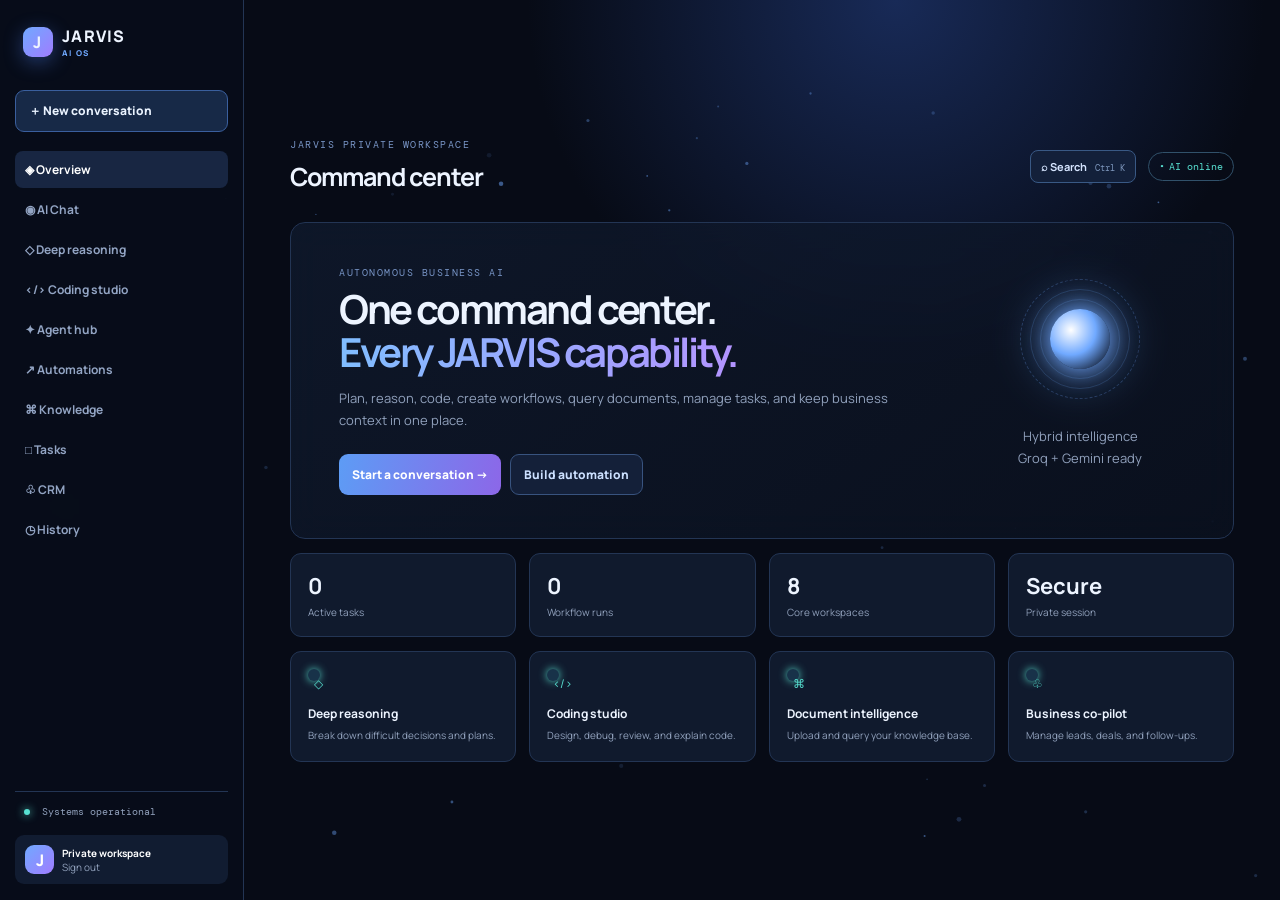
==== commit a8c02da3: "UI Polish: 3D Animated glowing AI Core Orb, Background Particle system, Glassmorphism backdrop-filte" ====
--- a/web/index.html
+++ b/web/index.html
@@ -3,7 +3,7 @@
 <body><div class="shell"><aside class="sidebar"><a class="brand" href="/"><span class="brand-mark">J</span><span>JARVIS <small>AI OS</small></span></a><button class="new-chat" data-view="chat">＋ New conversation</button><nav class="nav" aria-label="JARVIS features"><button class="nav-item active" data-view="overview">◈ Overview</button><button class="nav-item" data-view="chat">◉ AI Chat</button><button class="nav-item" data-view="reasoning">◇ Deep reasoning</button><button class="nav-item" data-view="coding">&lt;/&gt; Coding studio</button><button class="nav-item" data-view="automation">↗ Automations</button><button class="nav-item" data-view="knowledge">⌘ Knowledge</button><button class="nav-item" data-view="tasks">□ Tasks</button><button class="nav-item" data-view="crm">♧ CRM</button><button class="nav-item" data-view="history">◷ History</button></nav><div class="sidebar-bottom"><p class="system-state"><i></i> Systems operational</p><button class="profile" id="logout"><span class="avatar">J</span><span><b>Private workspace</b><small>Sign out</small></span></button></div></aside>
 <main class="main"><header class="topbar"><div><p class="eyebrow">JARVIS PRIVATE WORKSPACE</p><h1 id="page-title">Command center</h1></div><div class="top-actions"><button class="search-button" id="global-search" title="Search workspace (Ctrl/Cmd + K)">⌕ <span>Search</span><kbd>Ctrl K</kbd></button><span class="live-dot">AI online</span></div></header>
 
-<section class="view active" id="overview"><div class="hero"><div><p class="eyebrow">AUTONOMOUS BUSINESS AI</p><h2>One command center.<br><span>Every JARVIS capability.</span></h2><p>Plan, reason, code, create workflows, query documents, manage tasks, and keep business context in one place.</p><div class="hero-actions"><button class="primary" data-view="chat">Start a conversation →</button><button class="secondary" data-view="automation">Build automation</button></div></div><div class="hero-orb"><div class="orb">J</div><p>Hybrid intelligence<br><span>Groq + Gemini ready</span></p></div></div><div class="metric-grid"><article><b id="metric-tasks">0</b><span>Active tasks</span></article><article><b id="metric-workflows">0</b><span>Workflow runs</span></article><article><b>8</b><span>Core workspaces</span></article><article><b>Secure</b><span>Private session</span></article></div><div class="feature-grid"><button data-view="reasoning"><i>◇</i><b>Deep reasoning</b><span>Break down difficult decisions and plans.</span></button><button data-view="coding"><i>&lt;/&gt;</i><b>Coding studio</b><span>Design, debug, review, and explain code.</span></button><button data-view="knowledge"><i>⌘</i><b>Document intelligence</b><span>Upload and query your knowledge base.</span></button><button data-view="crm"><i>♧</i><b>Business co-pilot</b><span>Manage leads, deals, and follow-ups.</span></button></div></section>
+<section class="view active" id="overview"><div class="hero"><div><p class="eyebrow">AUTONOMOUS BUSINESS AI</p><h2>One command center.<br><span>Every JARVIS capability.</span></h2><p>Plan, reason, code, create workflows, query documents, manage tasks, and keep business context in one place.</p><div class="hero-actions"><button class="primary" data-view="chat">Start a conversation →</button><button class="secondary" data-view="automation">Build automation</button></div></div><div class="hero-orb"><div class="orb-container state-idle"><div class="orb-glow"></div><div class="orb-core"></div><div class="orb-ring ring-1"></div><div class="orb-ring ring-2"></div><div class="orb-ring ring-3"></div></div><p>Hybrid intelligence<br><span>Groq + Gemini ready</span></p></div></div><div class="metric-grid"><article><b id="metric-tasks">0</b><span>Active tasks</span></article><article><b id="metric-workflows">0</b><span>Workflow runs</span></article><article><b>8</b><span>Core workspaces</span></article><article><b>Secure</b><span>Private session</span></article></div><div class="feature-grid"><button data-view="reasoning"><i>◇</i><b>Deep reasoning</b><span>Break down difficult decisions and plans.</span></button><button data-view="coding"><i>&lt;/&gt;</i><b>Coding studio</b><span>Design, debug, review, and explain code.</span></button><button data-view="knowledge"><i>⌘</i><b>Document intelligence</b><span>Upload and query your knowledge base.</span></button><button data-view="crm"><i>♧</i><b>Business co-pilot</b><span>Manage leads, deals, and follow-ups.</span></button></div></section>
 
 <section class="view" id="chat"><div class="chat-layout"><section class="panel chat-panel"><header class="panel-head"><div><h2>AI conversation</h2><p><i></i> JARVIS dynamically selects a provider</p></div><div class="chat-controls"><button class="voice-toggle" id="voice-replies" type="button" title="Toggle spoken JARVIS replies" aria-pressed="true">🔊 Voice on</button><span class="tag">Hybrid AI</span></div></header><div class="messages" id="chat-messages"><article class="message assistant-message"><div class="message-avatar">J</div><div><p class="message-label">JARVIS · NOW</p><div class="bubble">I’m ready. Ask me to plan, research, write, analyse, automate, or help with your business.</div></div></article></div><div class="suggestions"><button data-prompt="Plan my highest-impact work for today.">Plan my day</button><button data-prompt="Help me make a business decision with tradeoffs.">Analyse decision</button><button data-prompt="What should I automate first?">Find automations</button></div><form class="composer" id="chat-form"><textarea id="chat-prompt" rows="1" placeholder="Message JARVIS…"></textarea><div><small id="voice-status">Enter to send · Shift+Enter for newline</small><div class="composer-actions"><button class="mic-button" id="voice-command" type="button" title="Speak to JARVIS" aria-label="Speak to JARVIS">🎙</button><button type="submit" aria-label="Send message">↑</button></div></div></form></section><aside class="panel side-card"><p class="eyebrow">WHAT JARVIS CAN DO</p><ul><li>Reason through complex decisions</li><li>Draft and review code</li><li>Search indexed documents</li><li>Create business workflows</li><li>Build task plans and reports</li></ul><p class="voice-help">🎙 Speak a command in Hindi or English. Chrome and Edge give the most reliable microphone support.</p></aside></div></section>
 
--- a/web/styles.css
+++ b/web/styles.css
@@ -1,4 +1,4 @@
-:root{--bg:#070b16;--surface:#10192b;--surface2:#0b1221;--line:#233554;--text:#edf4ff;--muted:#91a1bc;--blue:#70a9ff;--cyan:#58e1d2;--violet:#a07cff;--sans:Manrope,Arial,sans-serif;--mono:'DM Mono',monospace}*{box-sizing:border-box}body{margin:0;background:radial-gradient(circle at 70% 0,#182a57 0,transparent 29%),var(--bg);color:var(--text);font-family:var(--sans)}button,input,textarea,select{font:inherit}.shell{display:flex;min-height:100vh}.sidebar{width:244px;padding:25px 15px 16px;border-right:1px solid var(--line);background:#080e1b;display:flex;flex-direction:column}.brand{display:flex;align-items:center;gap:9px;color:var(--text);font-weight:800;letter-spacing:.08em;text-decoration:none;padding:0 8px}.brand-mark{display:grid;place-items:center;width:30px;height:30px;border-radius:9px;background:linear-gradient(135deg,var(--blue),var(--violet));box-shadow:0 5px 19px #426fd177}.brand small{display:block;color:var(--blue);font-size:8px;letter-spacing:.2em}.new-chat,.primary,.secondary{border-radius:9px;padding:11px 13px;font-size:12px;font-weight:800;cursor:pointer}.new-chat{margin:32px 0 19px;border:1px solid #3a5f9e;background:#172947;color:#eaf3ff;text-align:left}.nav{display:grid;gap:3px}.nav-item{border:0;background:transparent;color:#93a5c4;border-radius:8px;padding:10px;text-align:left;font-size:12px;font-weight:700;cursor:pointer}.nav-item:hover,.nav-item.active{background:#182642;color:white}.sidebar-bottom{margin-top:auto}.system-state{border-top:1px solid var(--line);padding:13px 9px 7px;color:var(--muted);font:10px var(--mono)}i{display:inline-block;width:6px;height:6px;border-radius:50%;background:var(--cyan);box-shadow:0 0 9px var(--cyan);margin-right:6px}.profile{display:flex;gap:8px;align-items:center;width:100%;border:0;border-radius:9px;background:#111c31;color:white;text-align:left;padding:10px;cursor:pointer}.avatar,.message-avatar{display:grid;place-items:center;width:29px;height:29px;border-radius:9px;background:linear-gradient(135deg,var(--blue),var(--violet));font-weight:800}.profile b,.profile small{display:block;font-size:10px}.profile small{color:var(--muted)}.main{flex:1;min-width:0;max-width:1450px;margin:auto;padding:33px 46px}.topbar,.section-head{display:flex;justify-content:space-between;align-items:center}.eyebrow{color:#7895c6;font:10px var(--mono);letter-spacing:.15em;margin:0 0 8px}.topbar h1,.section-head h2{margin:0;letter-spacing:-.04em;font-size:25px}.top-actions{display:flex;gap:12px;align-items:center}.icon-button{border:1px solid var(--line);background:#13203a;color:#b9cae4;border-radius:8px;width:34px;height:34px;cursor:pointer}.live-dot,.tag{font:10px var(--mono);border:1px solid #31516a;border-radius:17px;padding:7px 10px;color:var(--cyan)}.live-dot:before{content:'•';margin-right:4px}.view{display:none;margin-top:28px}.view.active{display:block}.hero,.panel{border:1px solid var(--line);background:linear-gradient(145deg,#111c31eF,#0b1221eF);border-radius:15px}.hero{padding:43px 48px;display:flex;justify-content:space-between;gap:20px;min-height:275px}.hero h2{font-size:40px;line-height:1.08;letter-spacing:-.06em;margin:0}.hero h2 span{background:linear-gradient(90deg,#80bdff,#b394ff);color:transparent;background-clip:text}.hero p:not(.eyebrow){max-width:580px;color:var(--muted);font-size:13px;line-height:1.7}.hero-actions{display:flex;gap:9px;margin-top:23px}.primary{border:0;background:linear-gradient(100deg,#5d9cf5,#8c67e8);color:white}.secondary{border:1px solid #38537f;background:#142039;color:#cce0ff}.hero-orb{display:grid;place-content:center;text-align:center;min-width:210px;font-size:11px;color:#b3c3dd}.hero-orb span{color:var(--muted)}.orb{width:93px;height:93px;display:grid;place-items:center;border-radius:50%;margin:auto auto 13px;background:radial-gradient(circle at 37% 31%,#e1ffff 0 3%,#55e0d9 9%,#4b83dc 35%,#192967 70%);font-size:25px;box-shadow:0 0 35px #4f9eff85}.metric-grid,.feature-grid{display:grid;grid-template-columns:repeat(4,1fr);gap:13px;margin-top:14px}.metric-grid article,.feature-grid button{border:1px solid var(--line);background:#101a2d;border-radius:11px;padding:17px;text-align:left}.metric-grid b,.metric-grid span{display:block}.metric-grid b{font-size:22px}.metric-grid span,.feature-grid span{font-size:10px;color:var(--muted);margin-top:4px}.feature-grid button{color:var(--text);cursor:pointer}.feature-grid i{color:var(--cyan);background:#183249;padding:6px;border-radius:7px;font-style:normal;font-size:12px}.feature-grid b{display:block;font-size:12px;margin-top:12px}.chat-layout,.two-col{display:grid;grid-template-columns:minmax(0,1fr) 280px;gap:16px}.two-col{grid-template-columns:1fr 1fr}.panel{padding:20px}.chat-panel{padding:0;display:flex;flex-direction:column;min-height:660px}.panel-head{display:flex;justify-content:space-between;padding:19px 21px;border-bottom:1px solid var(--line)}.panel-head h2,.work-card h2{margin:0;font-size:17px}.panel-head p,.muted{color:var(--muted);font-size:11px}.messages{flex:1;padding:24px;display:flex;flex-direction:column;gap:20px;overflow:auto}.message{display:flex;gap:10px;max-width:88%}.user-message{align-self:end}.message-label{font:9px var(--mono);color:#8fa3c6;margin:0 0 5px}.bubble{background:#1a2c4b;padding:11px 13px;border-radius:4px 11px 11px;font-size:12px;line-height:1.7}.user-message .bubble{background:linear-gradient(130deg,#2a5795,#503f9c);border-radius:11px 4px 11px 11px}.user-avatar{background:#2b4168}.suggestions{padding:0 20px 13px;display:flex;gap:7px;flex-wrap:wrap}.suggestions button{border:1px solid var(--line);background:#14213a;color:#b8c9e4;padding:6px 9px;border-radius:14px;font-size:10px;cursor:pointer}.composer{margin:0 15px 15px;padding:11px;border:1px solid #385b94;border-radius:11px;background:#09101e}.composer textarea{width:100%;resize:none;background:transparent;border:0;outline:0;color:white;min-height:30px}.composer div{display:flex;justify-content:space-between;color:var(--muted);font:9px var(--mono)}.composer button{border:0;border-radius:7px;background:var(--blue);color:white;width:27px;height:27px;cursor:pointer}.side-card ul{color:#b1c1da;padding-left:18px;font-size:11px;line-height:2.4}.work-card label{display:block;color:#bdcce6;font-size:11px;font-weight:700;margin:11px 0}.work-card input,.work-card select,.large-input{display:block;width:100%;background:#09111f;border:1px solid #2a4169;color:white;border-radius:8px;padding:10px;margin-top:6px;outline:0}.large-input{resize:vertical;min-height:215px;font-size:12px;line-height:1.6}.small{min-height:135px}.code-input{font-family:var(--mono)}.work-card button{margin-top:8px}.output-card{min-height:300px}.rich-output{color:#d7e3f7;font-size:12px;line-height:1.75;white-space:normal}.data-list article,.history-list article{padding:11px 0;border-bottom:1px solid var(--line)}.data-list b,.data-list span{display:block;font-size:11px}.data-list span,.history-list span{color:var(--muted);font-size:10px;margin-top:3px}.empty{color:var(--muted);font-size:11px}.form-note{font-size:10px;color:var(--cyan)}hr{border:0;border-top:1px solid var(--line);margin:20px 0}.wide{max-width:850px}.history-list p{font-size:11px;line-height:1.6;color:#d9e4f5}.history-list b{font-size:11px}.toast{position:fixed;right:23px;bottom:23px;background:#173057;border:1px solid #4b76b8;padding:11px 13px;border-radius:8px;font-size:11px;opacity:0;transform:translateY(9px);transition:.2s}.toast.show{opacity:1;transform:none}@media(max-width:950px){.sidebar{width:68px;padding:20px 8px}.brand>span:last-child,.new-chat{font-size:0}.brand{justify-content:center}.new-chat{height:40px;text-align:center}.new-chat:before{content:'+';font-size:20px}.nav-item{font-size:0;text-align:center}.nav-item:first-letter{font-size:15px}.profile>span:not(.avatar),.system-state{display:none}.profile{justify-content:center}.main{padding:25px}.metric-grid,.feature-grid{grid-template-columns:repeat(2,1fr)}}@media(max-width:650px){.sidebar{display:none}.main{padding:18px 12px}.hero{padding:27px;min-height:0}.hero h2{font-size:31px}.hero-orb{display:none}.chat-layout,.two-col{grid-template-columns:1fr}.side-card{display:none}.metric-grid,.feature-grid{grid-template-columns:1fr 1fr}.chat-panel{min-height:600px}}
+:root{--bg:#070b16;--surface:#10192b;--surface2:#0b1221;--line:#233554;--text:#edf4ff;--muted:#91a1bc;--blue:#70a9ff;--cyan:#58e1d2;--violet:#a07cff;--sans:Manrope,Arial,sans-serif;--mono:'DM Mono',monospace}*{box-sizing:border-box}body{margin:0;background:radial-gradient(circle at 70% 0,#182a57 0,transparent 29%),var(--bg);color:var(--text);font-family:var(--sans)}button,input,textarea,select{font:inherit}.shell{display:flex;min-height:100vh}.sidebar{width:244px;padding:25px 15px 16px;border-right:1px solid var(--line);background:rgba(8,14,27,0.75);backdrop-filter:blur(20px);-webkit-backdrop-filter:blur(20px);display:flex;flex-direction:column}.brand{display:flex;align-items:center;gap:9px;color:var(--text);font-weight:800;letter-spacing:.08em;text-decoration:none;padding:0 8px}.brand-mark{display:grid;place-items:center;width:30px;height:30px;border-radius:9px;background:linear-gradient(135deg,var(--blue),var(--violet));box-shadow:0 5px 19px #426fd177}.brand small{display:block;color:var(--blue);font-size:8px;letter-spacing:.2em}.new-chat,.primary,.secondary{border-radius:9px;padding:11px 13px;font-size:12px;font-weight:800;cursor:pointer}.new-chat{margin:32px 0 19px;border:1px solid #3a5f9e;background:#172947;color:#eaf3ff;text-align:left}.nav{display:grid;gap:3px}.nav-item{border:0;background:transparent;color:#93a5c4;border-radius:8px;padding:10px;text-align:left;font-size:12px;font-weight:700;cursor:pointer}.nav-item:hover,.nav-item.active{background:#182642;color:white}.sidebar-bottom{margin-top:auto}.system-state{border-top:1px solid var(--line);padding:13px 9px 7px;color:var(--muted);font:10px var(--mono)}i{display:inline-block;width:6px;height:6px;border-radius:50%;background:var(--cyan);box-shadow:0 0 9px var(--cyan);margin-right:6px}.profile{display:flex;gap:8px;align-items:center;width:100%;border:0;border-radius:9px;background:#111c31;color:white;text-align:left;padding:10px;cursor:pointer}.avatar,.message-avatar{display:grid;place-items:center;width:29px;height:29px;border-radius:9px;background:linear-gradient(135deg,var(--blue),var(--violet));font-weight:800}.profile b,.profile small{display:block;font-size:10px}.profile small{color:var(--muted)}.main{flex:1;min-width:0;max-width:1450px;margin:auto;padding:33px 46px}.topbar,.section-head{display:flex;justify-content:space-between;align-items:center}.eyebrow{color:#7895c6;font:10px var(--mono);letter-spacing:.15em;margin:0 0 8px}.topbar h1,.section-head h2{margin:0;letter-spacing:-.04em;font-size:25px}.top-actions{display:flex;gap:12px;align-items:center}.icon-button{border:1px solid var(--line);background:#13203a;color:#b9cae4;border-radius:8px;width:34px;height:34px;cursor:pointer}.live-dot,.tag{font:10px var(--mono);border:1px solid #31516a;border-radius:17px;padding:7px 10px;color:var(--cyan)}.live-dot:before{content:'•';margin-right:4px}.view{display:none;margin-top:28px}.view.active{display:block}.hero,.panel{border:1px solid var(--line);background:linear-gradient(145deg,rgba(17,28,49,0.7),rgba(11,18,33,0.7));backdrop-filter:blur(16px);-webkit-backdrop-filter:blur(16px);border-radius:15px}.hero{padding:43px 48px;display:flex;justify-content:space-between;gap:20px;min-height:275px}.hero h2{font-size:40px;line-height:1.08;letter-spacing:-.06em;margin:0}.hero h2 span{background:linear-gradient(90deg,#80bdff,#b394ff);color:transparent;background-clip:text}.hero p:not(.eyebrow){max-width:580px;color:var(--muted);font-size:13px;line-height:1.7}.hero-actions{display:flex;gap:9px;margin-top:23px}.primary{border:0;background:linear-gradient(100deg,#5d9cf5,#8c67e8);color:white}.secondary{border:1px solid #38537f;background:#142039;color:#cce0ff}.hero-orb{display:grid;place-content:center;text-align:center;min-width:210px;font-size:11px;color:#b3c3dd}.hero-orb span{color:var(--muted)}.orb-container{position:relative;width:120px;height:120px;margin:0 auto 13px;display:flex;align-items:center;justify-content:center;perspective:1000px;--orb-color:var(--blue);--orb-pulse-speed:4s;--orb-rotate-speed:8s;--orb-scale:1}.orb-glow{position:absolute;width:100%;height:100%;border-radius:50%;background:radial-gradient(circle,var(--orb-color) 0%,transparent 70%);filter:blur(20px);opacity:0.6;transition:all 0.5s cubic-bezier(0.25, 0.8, 0.25, 1)}.orb-core{position:absolute;width:60px;height:60px;border-radius:50%;background:radial-gradient(circle at 35% 35%,#ffffff 0%,var(--orb-color) 45%,var(--surface2) 90%);box-shadow:0 0 25px var(--orb-color);z-index:5;transform:scale(var(--orb-scale));transition:all 0.5s cubic-bezier(0.25, 0.8, 0.25, 1);animation:orb-pulse var(--orb-pulse-speed) infinite ease-in-out}.orb-ring{position:absolute;border-radius:50%;border:1px solid rgba(112, 169, 255, 0.18);transition:all 0.5s cubic-bezier(0.25, 0.8, 0.25, 1)}.ring-1{width:80px;height:80px;animation:orb-rotate-x var(--orb-rotate-speed) infinite linear}.ring-2{width:100px;height:100px;animation:orb-rotate-y calc(var(--orb-rotate-speed) * 1.5) infinite linear}.ring-3{width:120px;height:120px;border-style:dashed;border-color:rgba(112, 169, 255, 0.25);animation:orb-rotate-z calc(var(--orb-rotate-speed) * 2) infinite linear}.orb-container.state-idle{--orb-color:var(--blue);--orb-pulse-speed:4s;--orb-rotate-speed:8s;--orb-scale:1}.orb-container.state-listening{--orb-color:var(--cyan);--orb-pulse-speed:1.2s;--orb-rotate-speed:3s;--orb-scale:1.15;filter:brightness(1.2)}.orb-container.state-thinking{--orb-color:var(--violet);--orb-pulse-speed:2s;--orb-rotate-speed:1.5s;--orb-scale:0.95}.orb-container.state-speaking{--orb-color:#ffffff;--orb-pulse-speed:0.8s;--orb-rotate-speed:4s;--orb-scale:1.1;box-shadow:0 0 35px rgba(255, 255, 255, 0.4)}.orb-container.state-success{--orb-color:#39ff14;--orb-pulse-speed:0.5s;--orb-rotate-speed:2s;--orb-scale:1.25;filter:drop-shadow(0 0 20px #39ff14)}.orb-container.state-error{--orb-color:#ff97aa;--orb-pulse-speed:0.4s;--orb-rotate-speed:1s;--orb-scale:0.85;filter:drop-shadow(0 0 15px #ff97aa)}@keyframes orb-pulse{0%,100%{transform:scale(1);filter:brightness(1)}50%{transform:scale(1.08);filter:brightness(1.25)}}@keyframes orb-rotate-x{0%{transform:rotateX(0deg) rotateY(45deg)}100%{transform:rotateX(360deg) rotateY(45deg)}}@keyframes orb-rotate-y{0%{transform:rotateX(45deg) rotateY(0deg)}100%{transform:rotateX(45deg) rotateY(360deg)}}@keyframes orb-rotate-z{0%{transform:rotateZ(0deg)}100%{transform:rotateZ(360deg)}}.metric-grid,.feature-grid{display:grid;grid-template-columns:repeat(4,1fr);gap:13px;margin-top:14px}.metric-grid article,.feature-grid button{border:1px solid var(--line);background:#101a2d;border-radius:11px;padding:17px;text-align:left}.metric-grid b,.metric-grid span{display:block}.metric-grid b{font-size:22px}.metric-grid span,.feature-grid span{font-size:10px;color:var(--muted);margin-top:4px}.feature-grid button{color:var(--text);cursor:pointer}.feature-grid i{color:var(--cyan);background:#183249;padding:6px;border-radius:7px;font-style:normal;font-size:12px}.feature-grid b{display:block;font-size:12px;margin-top:12px}.chat-layout,.two-col{display:grid;grid-template-columns:minmax(0,1fr) 280px;gap:16px}.two-col{grid-template-columns:1fr 1fr}.panel{padding:20px}.chat-panel{padding:0;display:flex;flex-direction:column;min-height:660px}.panel-head{display:flex;justify-content:space-between;padding:19px 21px;border-bottom:1px solid var(--line)}.panel-head h2,.work-card h2{margin:0;font-size:17px}.panel-head p,.muted{color:var(--muted);font-size:11px}.messages{flex:1;padding:24px;display:flex;flex-direction:column;gap:20px;overflow:auto}.message{display:flex;gap:10px;max-width:88%}.user-message{align-self:end}.message-label{font:9px var(--mono);color:#8fa3c6;margin:0 0 5px}.bubble{background:#1a2c4b;padding:11px 13px;border-radius:4px 11px 11px;font-size:12px;line-height:1.7}.user-message .bubble{background:linear-gradient(130deg,#2a5795,#503f9c);border-radius:11px 4px 11px 11px}.user-avatar{background:#2b4168}.suggestions{padding:0 20px 13px;display:flex;gap:7px;flex-wrap:wrap}.suggestions button{border:1px solid var(--line);background:#14213a;color:#b8c9e4;padding:6px 9px;border-radius:14px;font-size:10px;cursor:pointer}.composer{margin:0 15px 15px;padding:11px;border:1px solid #385b94;border-radius:11px;background:#09101e}.composer textarea{width:100%;resize:none;background:transparent;border:0;outline:0;color:white;min-height:30px}.composer div{display:flex;justify-content:space-between;color:var(--muted);font:9px var(--mono)}.composer button{border:0;border-radius:7px;background:var(--blue);color:white;width:27px;height:27px;cursor:pointer}.side-card ul{color:#b1c1da;padding-left:18px;font-size:11px;line-height:2.4}.work-card label{display:block;color:#bdcce6;font-size:11px;font-weight:700;margin:11px 0}.work-card input,.work-card select,.large-input{display:block;width:100%;background:#09111f;border:1px solid #2a4169;color:white;border-radius:8px;padding:10px;margin-top:6px;outline:0}.large-input{resize:vertical;min-height:215px;font-size:12px;line-height:1.6}.small{min-height:135px}.code-input{font-family:var(--mono)}.work-card button{margin-top:8px}.output-card{min-height:300px}.rich-output{color:#d7e3f7;font-size:12px;line-height:1.75;white-space:normal}.data-list article,.history-list article{padding:11px 0;border-bottom:1px solid var(--line)}.data-list b,.data-list span{display:block;font-size:11px}.data-list span,.history-list span{color:var(--muted);font-size:10px;margin-top:3px}.empty{color:var(--muted);font-size:11px}.form-note{font-size:10px;color:var(--cyan)}hr{border:0;border-top:1px solid var(--line);margin:20px 0}.wide{max-width:850px}.history-list p{font-size:11px;line-height:1.6;color:#d9e4f5}.history-list b{font-size:11px}.toast{position:fixed;right:23px;bottom:23px;background:#173057;border:1px solid #4b76b8;padding:11px 13px;border-radius:8px;font-size:11px;opacity:0;transform:translateY(9px);transition:.2s}.toast.show{opacity:1;transform:none}@media(max-width:950px){.sidebar{width:68px;padding:20px 8px}.brand>span:last-child,.new-chat{font-size:0}.brand{justify-content:center}.new-chat{height:40px;text-align:center}.new-chat:before{content:'+';font-size:20px}.nav-item{font-size:0;text-align:center}.nav-item:first-letter{font-size:15px}.profile>span:not(.avatar),.system-state{display:none}.profile{justify-content:center}.main{padding:25px}.metric-grid,.feature-grid{grid-template-columns:repeat(2,1fr)}}@media(max-width:650px){.sidebar{display:none}.main{padding:18px 12px}.hero{padding:27px;min-height:0}.hero h2{font-size:31px}.hero-orb{display:none}.chat-layout,.two-col{grid-template-columns:1fr}.side-card{display:none}.metric-grid,.feature-grid{grid-template-columns:1fr 1fr}.chat-panel{min-height:600px}}
 /* Voice controls and global workspace search */
 /* Secure access screen */
 .login-page{min-height:100vh;display:grid;place-items:center;background:radial-gradient(circle at 20% 8%,#254c86 0,transparent 34%),radial-gradient(circle at 85% 94%,#342263 0,transparent 32%),#060b16}.login-wrap{display:grid;grid-template-columns:1.18fr .82fr;width:min(1120px,calc(100% - 48px));min-height:650px;overflow:hidden;border:1px solid #2a4166;border-radius:20px;background:#091221;box-shadow:0 34px 100px #000b}.login-art{position:relative;overflow:hidden;padding:62px;color:#eaf3ff;background:linear-gradient(135deg,#0e2240eF,#090e1ceF)}.login-art>*:not(.grid){position:relative;z-index:1}.login-art .grid{position:absolute;inset:0;opacity:.26;background-image:linear-gradient(#6c96d51a 1px,transparent 1px),linear-gradient(90deg,#6c96d51a 1px,transparent 1px);background-size:38px 38px;mask-image:linear-gradient(to bottom,black,transparent)}.login-art h1{margin:22px 0 17px;font-size:49px;line-height:1.05;letter-spacing:-.06em}.login-art h1 span{color:#87cbff}.login-art>p:not(.eyebrow){max-width:470px;color:#b1c8e9;font-size:14px;line-height:1.8}.login-orb{display:grid;place-items:center;width:86px;height:86px;margin:65px 0 20px;border-radius:50%;background:radial-gradient(circle at 36% 30%,#ecffff 0 4%,#58e1d2 10%,#4c82d8 39%,#1e2f75 73%);box-shadow:0 0 65px #57a7ff88}.login-orb i{width:12px;height:12px;margin:0;background:#ecffff;box-shadow:0 0 16px white}.login-points{display:flex;gap:15px;flex-wrap:wrap;margin-top:40px;color:#b9cdea;font-size:11px}.login-points span{display:flex;align-items:center;gap:4px}.login-points i,.login-note i{margin:0;width:6px;height:6px}.login-card-wrap{display:grid;place-items:center;padding:42px;background:linear-gradient(145deg,#101c30,#0a1220)}.login-card{width:min(100%,350px)}.login-card .brand{margin-bottom:54px}.login-copy h2{margin:0;font-size:27px;letter-spacing:-.04em}.login-copy>p:not(.eyebrow){color:var(--muted);font-size:12px;line-height:1.65;margin:9px 0 24px}.login-card label{display:block;margin:15px 0;color:#c6d6ef;font-size:11px;font-weight:700}.login-card input{display:block;width:100%;margin-top:7px;padding:12px;border:1px solid #314b75;border-radius:9px;background:#09111f;color:#f0f6ff;outline:0}.login-card input:focus{border-color:#73aaf7;box-shadow:0 0 0 3px #5797f522}.login-button{display:flex;justify-content:space-between;align-items:center;width:100%;margin-top:21px;padding:13px 15px;border:0;border-radius:9px;background:linear-gradient(100deg,#5d9cf5,#8c67e8);color:white;font-size:12px;font-weight:800;cursor:pointer}.login-button span{font-size:18px}.login-error{min-height:17px;margin:6px 0;color:#ff97aa;font-size:11px}.login-note{display:flex;align-items:center;gap:7px;margin:22px 0 0;color:#91a8c7;font-size:10px}@media(max-width:760px){.login-wrap{grid-template-columns:1fr;width:min(500px,calc(100% - 28px));min-height:0}.login-art{padding:31px}.login-art h1{font-size:35px}.login-orb,.login-points{display:none}.login-card-wrap{padding:34px 26px}.login-card .brand{margin-bottom:34px}}
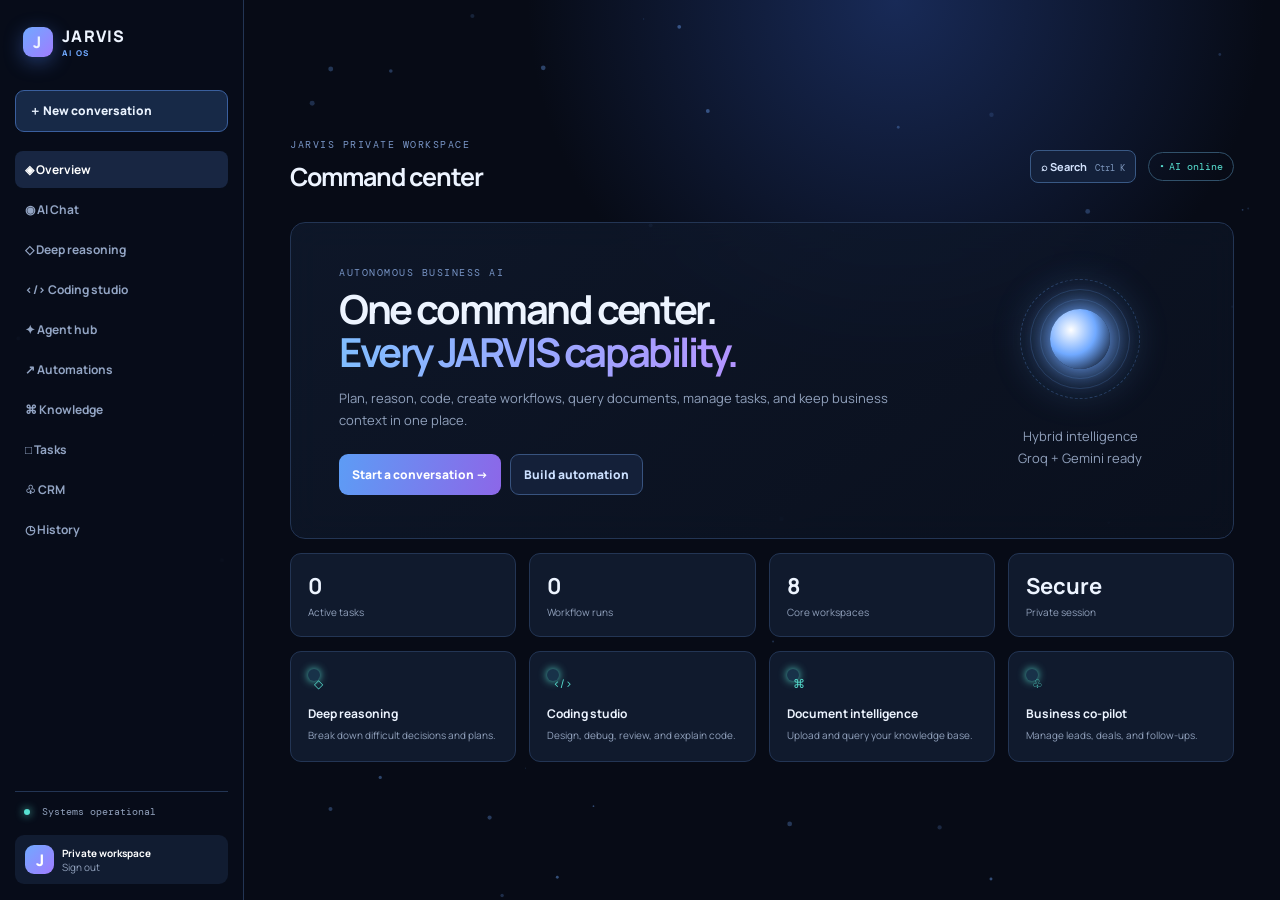
==== commit 87aaf755: "Optimize: GPU animation layer compositing, list render pagination limits, and input accessibility ta" ====
--- a/web/index.html
+++ b/web/index.html
@@ -5,19 +5,19 @@
 
 <section class="view active" id="overview"><div class="hero"><div><p class="eyebrow">AUTONOMOUS BUSINESS AI</p><h2>One command center.<br><span>Every JARVIS capability.</span></h2><p>Plan, reason, code, create workflows, query documents, manage tasks, and keep business context in one place.</p><div class="hero-actions"><button class="primary" data-view="chat">Start a conversation →</button><button class="secondary" data-view="automation">Build automation</button></div></div><div class="hero-orb"><div class="orb-container state-idle"><div class="orb-glow"></div><div class="orb-core"></div><div class="orb-ring ring-1"></div><div class="orb-ring ring-2"></div><div class="orb-ring ring-3"></div></div><p>Hybrid intelligence<br><span>Groq + Gemini ready</span></p></div></div><div class="metric-grid"><article><b id="metric-tasks">0</b><span>Active tasks</span></article><article><b id="metric-workflows">0</b><span>Workflow runs</span></article><article><b>8</b><span>Core workspaces</span></article><article><b>Secure</b><span>Private session</span></article></div><div class="feature-grid"><button data-view="reasoning"><i>◇</i><b>Deep reasoning</b><span>Break down difficult decisions and plans.</span></button><button data-view="coding"><i>&lt;/&gt;</i><b>Coding studio</b><span>Design, debug, review, and explain code.</span></button><button data-view="knowledge"><i>⌘</i><b>Document intelligence</b><span>Upload and query your knowledge base.</span></button><button data-view="crm"><i>♧</i><b>Business co-pilot</b><span>Manage leads, deals, and follow-ups.</span></button></div></section>
 
-<section class="view" id="chat"><div class="chat-layout"><section class="panel chat-panel"><header class="panel-head"><div><h2>AI conversation</h2><p><i></i> JARVIS dynamically selects a provider</p></div><div class="chat-controls"><button class="voice-toggle" id="voice-replies" type="button" title="Toggle spoken JARVIS replies" aria-pressed="true">🔊 Voice on</button><span class="tag">Hybrid AI</span></div></header><div class="messages" id="chat-messages"><article class="message assistant-message"><div class="message-avatar">J</div><div><p class="message-label">JARVIS · NOW</p><div class="bubble">I’m ready. Ask me to plan, research, write, analyse, automate, or help with your business.</div></div></article></div><div class="suggestions"><button data-prompt="Plan my highest-impact work for today.">Plan my day</button><button data-prompt="Help me make a business decision with tradeoffs.">Analyse decision</button><button data-prompt="What should I automate first?">Find automations</button></div><form class="composer" id="chat-form"><textarea id="chat-prompt" rows="1" placeholder="Message JARVIS…"></textarea><div><small id="voice-status">Enter to send · Shift+Enter for newline</small><div class="composer-actions"><button class="mic-button" id="voice-command" type="button" title="Speak to JARVIS" aria-label="Speak to JARVIS">🎙</button><button type="submit" aria-label="Send message">↑</button></div></div></form></section><aside class="panel side-card"><p class="eyebrow">WHAT JARVIS CAN DO</p><ul><li>Reason through complex decisions</li><li>Draft and review code</li><li>Search indexed documents</li><li>Create business workflows</li><li>Build task plans and reports</li></ul><p class="voice-help">🎙 Speak a command in Hindi or English. Chrome and Edge give the most reliable microphone support.</p></aside></div></section>
+<section class="view" id="chat"><div class="chat-layout"><section class="panel chat-panel"><header class="panel-head"><div><h2>AI conversation</h2><p><i></i> JARVIS dynamically selects a provider</p></div><div class="chat-controls"><button class="voice-toggle" id="voice-replies" type="button" title="Toggle spoken JARVIS replies" aria-pressed="true">🔊 Voice on</button><span class="tag">Hybrid AI</span></div></header><div class="messages" id="chat-messages"><article class="message assistant-message"><div class="message-avatar">J</div><div><p class="message-label">JARVIS · NOW</p><div class="bubble">I’m ready. Ask me to plan, research, write, analyse, automate, or help with your business.</div></div></article></div><div class="suggestions"><button data-prompt="Plan my highest-impact work for today.">Plan my day</button><button data-prompt="Help me make a business decision with tradeoffs.">Analyse decision</button><button data-prompt="What should I automate first?">Find automations</button></div><form class="composer" id="chat-form"><textarea id="chat-prompt" rows="1" placeholder="Message JARVIS…" aria-label="Message JARVIS prompt"></textarea><div><small id="voice-status">Enter to send · Shift+Enter for newline</small><div class="composer-actions"><button class="mic-button" id="voice-command" type="button" title="Speak to JARVIS" aria-label="Speak to JARVIS">🎙</button><button type="submit" aria-label="Send message">↑</button></div></div></form></section><aside class="panel side-card"><p class="eyebrow">WHAT JARVIS CAN DO</p><ul><li>Reason through complex decisions</li><li>Draft and review code</li><li>Search indexed documents</li><li>Create business workflows</li><li>Build task plans and reports</li></ul><p class="voice-help">🎙 Speak a command in Hindi or English. Chrome and Edge give the most reliable microphone support.</p></aside></div></section>
 
-<section class="view" id="reasoning"><div class="two-col"><section class="panel work-card"><p class="eyebrow">DEEP REASONING MODE</p><h2>Work through the hard problem.</h2><p class="muted">JARVIS will structure assumptions, options, tradeoffs, and a recommended next action. It is AI reasoning—not a custom model-training environment.</p><textarea id="reasoning-prompt" class="large-input" placeholder="Describe the decision, problem, or strategy you want to reason through…"></textarea><button class="primary" id="run-reasoning">Run deep analysis →</button></section><section class="panel output-card"><p class="eyebrow">ANALYSIS OUTPUT</p><div id="reasoning-output" class="rich-output">Your structured analysis will appear here.</div></section></div></section>
+<section class="view" id="reasoning"><div class="two-col"><section class="panel work-card"><p class="eyebrow">DEEP REASONING MODE</p><h2>Work through the hard problem.</h2><p class="muted">JARVIS will structure assumptions, options, tradeoffs, and a recommended next action. It is AI reasoning—not a custom model-training environment.</p><textarea id="reasoning-prompt" class="large-input" placeholder="Describe the decision, problem, or strategy you want to reason through…" aria-label="Deep reasoning prompt"></textarea><button class="primary" id="run-reasoning">Run deep analysis →</button></section><section class="panel output-card"><p class="eyebrow">ANALYSIS OUTPUT</p><div id="reasoning-output" class="rich-output">Your structured analysis will appear here.</div></section></div></section>
 
-<section class="view" id="coding"><div class="two-col"><section class="panel work-card"><p class="eyebrow">CODING STUDIO</p><h2>Build with JARVIS.</h2><p class="muted">Paste code, an error, or a feature description. JARVIS can plan, write, explain, review, and debug.</p><textarea id="code-prompt" class="large-input code-input" placeholder="Example: Review this Python function for bugs, then provide a safer refactor…"></textarea><button class="primary" id="run-code">Ask coding assistant →</button></section><section class="panel output-card"><p class="eyebrow">JARVIS RESPONSE</p><div id="code-output" class="rich-output">Coding guidance will appear here.</div></section></div></section>
+<section class="view" id="coding"><div class="two-col"><section class="panel work-card"><p class="eyebrow">CODING STUDIO</p><h2>Build with JARVIS.</h2><p class="muted">Paste code, an error, or a feature description. JARVIS can plan, write, explain, review, and debug.</p><textarea id="code-prompt" class="large-input code-input" placeholder="Example: Review this Python function for bugs, then provide a safer refactor…" aria-label="Coding assistant prompt"></textarea><button class="primary" id="run-code">Ask coding assistant →</button></section><section class="panel output-card"><p class="eyebrow">JARVIS RESPONSE</p><div id="code-output" class="rich-output">Coding guidance will appear here.</div></section></div></section>
 
 <section class="view" id="automation"><div class="section-head"><div><p class="eyebrow">NO-CODE AUTOMATION</p><h2>Turn an event into an action.</h2></div><button class="secondary" id="refresh-workflows">Refresh history</button></div><div class="two-col"><form class="panel work-card" id="workflow-form"><label>Workflow name<input name="name" required placeholder="Weekly executive report"></label><label>Trigger<select name="trigger_type"><option value="scheduled_cron">Scheduled time</option><option value="document_uploaded">Document uploaded</option><option value="task_finished">Task finished</option></select></label><label>Action<select name="action_type"><option value="generate_report">Generate report</option><option value="send_email">Send email</option><option value="create_issue">Create issue</option><option value="index_document">Index document</option></select></label><button class="primary">Create workflow →</button><p class="form-note" id="workflow-note"></p></form><section class="panel output-card"><p class="eyebrow">EXECUTION HISTORY</p><div id="workflow-history" class="data-list"><span class="empty">No workflow runs yet.</span></div></section></div></section>
 
-<section class="view" id="knowledge"><div class="section-head"><div><p class="eyebrow">KNOWLEDGE INTELLIGENCE</p><h2>Ask your documents.</h2></div></div><div class="two-col"><section class="panel work-card"><form id="upload-form"><label>Upload document<input type="file" name="file" accept=".pdf,.docx,.txt,.md,.csv,.log" required></label><button class="secondary">Add to knowledge base</button></form><hr><textarea id="knowledge-query" class="large-input small" placeholder="Ask a question about your indexed documents…"></textarea><button class="primary" id="ask-knowledge">Query knowledge →</button></section><section class="panel output-card"><p class="eyebrow">SOURCES & ANSWER</p><div id="knowledge-output" class="rich-output">Upload a supported document, then ask JARVIS a question about it.</div></section></div></section>
+<section class="view" id="knowledge"><div class="section-head"><div><p class="eyebrow">KNOWLEDGE INTELLIGENCE</p><h2>Ask your documents.</h2></div></div><div class="two-col"><section class="panel work-card"><form id="upload-form"><label>Upload document<input type="file" name="file" accept=".pdf,.docx,.txt,.md,.csv,.log" required></label><button class="secondary">Add to knowledge base</button></form><hr><textarea id="knowledge-query" class="large-input small" placeholder="Ask a question about your indexed documents…" aria-label="Knowledge document query prompt"></textarea><button class="primary" id="ask-knowledge">Query knowledge →</button></section><section class="panel output-card"><p class="eyebrow">SOURCES & ANSWER</p><div id="knowledge-output" class="rich-output">Upload a supported document, then ask JARVIS a question about it.</div></section></div></section>
 
 <section class="view" id="tasks"><div class="section-head"><div><p class="eyebrow">TASK ENGINE</p><h2>Plan and track focused work.</h2></div><button class="secondary" id="refresh-tasks">Refresh tasks</button></div><div class="two-col"><form class="panel work-card" id="task-form"><label>Task description<input name="description" required placeholder="Prepare Q3 launch plan"></label><label>Steps <input name="steps" placeholder="Research, outline, write, verify"></label><button class="primary">Create task →</button></form><section class="panel output-card"><p class="eyebrow">TASK HISTORY</p><div id="task-list" class="data-list"><span class="empty">No tasks in this active session.</span></div></section></div></section>
 
 <section class="view" id="crm"><div class="section-head"><div><p class="eyebrow">AI SALES CO-PILOT</p><h2>Keep your pipeline moving.</h2></div><button class="secondary" id="refresh-crm">Refresh leads</button></div><div class="two-col"><form class="panel work-card" id="lead-form"><label>Lead name<input name="name" required placeholder="Alex Morgan"></label><label>Email<input type="email" name="email" required placeholder="alex@company.com"></label><label>Company<input name="company" placeholder="Company name"></label><button class="primary">Add lead →</button><p class="form-note" id="lead-note"></p></form><section class="panel output-card"><p class="eyebrow">LEADS</p><div id="lead-list" class="data-list"><span class="empty">No leads yet.</span></div></section></div></section>
 
 <section class="view" id="history"><div class="section-head"><div><p class="eyebrow">CONVERSATION HISTORY</p><h2>Your local JARVIS session.</h2></div><button class="secondary" id="clear-history">Clear history</button></div><section class="panel output-card wide"><p class="muted">Chat history is stored in this browser so you can revisit recent conversations. For durable shared/server-side history, connect a managed PostgreSQL database.</p><div id="history-list" class="history-list"></div></section></section>
-</main></div><div class="search-modal" id="search-modal" aria-hidden="true"><div class="search-dialog" role="dialog" aria-modal="true" aria-labelledby="search-title"><div class="search-dialog-head"><div><p class="eyebrow">WORKSPACE SEARCH</p><h2 id="search-title">Find anything in JARVIS</h2></div><button class="modal-close" id="close-search" type="button" aria-label="Close search">×</button></div><form id="search-form"><input id="search-query" autocomplete="off" placeholder="Search leads, workflows, deals, and activity…"><button class="primary">Search</button></form><p class="search-hint">Searches your private JARVIS workspace. Press Esc to close.</p><div class="search-results" id="search-results"><span class="empty">Start typing to search your workspace.</span></div></div></div><div class="toast" id="toast"></div><nav class="mobile-nav" style="display:none;"><button class="nav-item active" data-view="overview">◈ Overview</button><button class="nav-item" data-view="chat">◉ AI Chat</button><button class="nav-item" data-view="reasoning">◇ Reasoning</button><button class="nav-item" data-view="coding">&lt;/&gt; Coding</button><button class="nav-item" data-view="automation">↗ Automations</button><button class="nav-item" data-view="knowledge">⌘ Knowledge</button><button class="nav-item" data-view="tasks">□ Tasks</button><button class="nav-item" data-view="crm">♧ CRM</button><button class="nav-item" data-view="history">◷ History</button></nav><script src="/web/app.js"></script></body></html>
+</main></div><div class="search-modal" id="search-modal" aria-hidden="true"><div class="search-dialog" role="dialog" aria-modal="true" aria-labelledby="search-title"><div class="search-dialog-head"><div><p class="eyebrow">WORKSPACE SEARCH</p><h2 id="search-title">Find anything in JARVIS</h2></div><button class="modal-close" id="close-search" type="button" aria-label="Close search">×</button></div><form id="search-form"><input id="search-query" autocomplete="off" placeholder="Search leads, workflows, deals, and activity…" aria-label="Search query text input"><button class="primary">Search</button></form><p class="search-hint">Searches your private JARVIS workspace. Press Esc to close.</p><div class="search-results" id="search-results"><span class="empty">Start typing to search your workspace.</span></div></div></div><div class="toast" id="toast"></div><nav class="mobile-nav" style="display:none;"><button class="nav-item active" data-view="overview">◈ Overview</button><button class="nav-item" data-view="chat">◉ AI Chat</button><button class="nav-item" data-view="reasoning">◇ Reasoning</button><button class="nav-item" data-view="coding">&lt;/&gt; Coding</button><button class="nav-item" data-view="automation">↗ Automations</button><button class="nav-item" data-view="knowledge">⌘ Knowledge</button><button class="nav-item" data-view="tasks">□ Tasks</button><button class="nav-item" data-view="crm">♧ CRM</button><button class="nav-item" data-view="history">◷ History</button></nav><script src="/web/app.js"></script></body></html>
--- a/web/styles.css
+++ b/web/styles.css
@@ -1,4 +1,4 @@
-:root{--bg:#070b16;--surface:#10192b;--surface2:#0b1221;--line:#233554;--text:#edf4ff;--muted:#91a1bc;--blue:#70a9ff;--cyan:#58e1d2;--violet:#a07cff;--sans:Manrope,Arial,sans-serif;--mono:'DM Mono',monospace}*{box-sizing:border-box}body{margin:0;background:radial-gradient(circle at 70% 0,#182a57 0,transparent 29%),var(--bg);color:var(--text);font-family:var(--sans)}button,input,textarea,select{font:inherit}.shell{display:flex;min-height:100vh}.sidebar{width:244px;padding:25px 15px 16px;border-right:1px solid var(--line);background:rgba(8,14,27,0.75);backdrop-filter:blur(20px);-webkit-backdrop-filter:blur(20px);display:flex;flex-direction:column}.brand{display:flex;align-items:center;gap:9px;color:var(--text);font-weight:800;letter-spacing:.08em;text-decoration:none;padding:0 8px}.brand-mark{display:grid;place-items:center;width:30px;height:30px;border-radius:9px;background:linear-gradient(135deg,var(--blue),var(--violet));box-shadow:0 5px 19px #426fd177}.brand small{display:block;color:var(--blue);font-size:8px;letter-spacing:.2em}.new-chat,.primary,.secondary{border-radius:9px;padding:11px 13px;font-size:12px;font-weight:800;cursor:pointer}.new-chat{margin:32px 0 19px;border:1px solid #3a5f9e;background:#172947;color:#eaf3ff;text-align:left}.nav{display:grid;gap:3px}.nav-item{border:0;background:transparent;color:#93a5c4;border-radius:8px;padding:10px;text-align:left;font-size:12px;font-weight:700;cursor:pointer}.nav-item:hover,.nav-item.active{background:#182642;color:white}.sidebar-bottom{margin-top:auto}.system-state{border-top:1px solid var(--line);padding:13px 9px 7px;color:var(--muted);font:10px var(--mono)}i{display:inline-block;width:6px;height:6px;border-radius:50%;background:var(--cyan);box-shadow:0 0 9px var(--cyan);margin-right:6px}.profile{display:flex;gap:8px;align-items:center;width:100%;border:0;border-radius:9px;background:#111c31;color:white;text-align:left;padding:10px;cursor:pointer}.avatar,.message-avatar{display:grid;place-items:center;width:29px;height:29px;border-radius:9px;background:linear-gradient(135deg,var(--blue),var(--violet));font-weight:800}.profile b,.profile small{display:block;font-size:10px}.profile small{color:var(--muted)}.main{flex:1;min-width:0;max-width:1450px;margin:auto;padding:33px 46px}.topbar,.section-head{display:flex;justify-content:space-between;align-items:center}.eyebrow{color:#7895c6;font:10px var(--mono);letter-spacing:.15em;margin:0 0 8px}.topbar h1,.section-head h2{margin:0;letter-spacing:-.04em;font-size:25px}.top-actions{display:flex;gap:12px;align-items:center}.icon-button{border:1px solid var(--line);background:#13203a;color:#b9cae4;border-radius:8px;width:34px;height:34px;cursor:pointer}.live-dot,.tag{font:10px var(--mono);border:1px solid #31516a;border-radius:17px;padding:7px 10px;color:var(--cyan)}.live-dot:before{content:'•';margin-right:4px}.view{display:none;margin-top:28px}.view.active{display:block}.hero,.panel{border:1px solid var(--line);background:linear-gradient(145deg,rgba(17,28,49,0.7),rgba(11,18,33,0.7));backdrop-filter:blur(16px);-webkit-backdrop-filter:blur(16px);border-radius:15px}.hero{padding:43px 48px;display:flex;justify-content:space-between;gap:20px;min-height:275px}.hero h2{font-size:40px;line-height:1.08;letter-spacing:-.06em;margin:0}.hero h2 span{background:linear-gradient(90deg,#80bdff,#b394ff);color:transparent;background-clip:text}.hero p:not(.eyebrow){max-width:580px;color:var(--muted);font-size:13px;line-height:1.7}.hero-actions{display:flex;gap:9px;margin-top:23px}.primary{border:0;background:linear-gradient(100deg,#5d9cf5,#8c67e8);color:white}.secondary{border:1px solid #38537f;background:#142039;color:#cce0ff}.hero-orb{display:grid;place-content:center;text-align:center;min-width:210px;font-size:11px;color:#b3c3dd}.hero-orb span{color:var(--muted)}.orb-container{position:relative;width:120px;height:120px;margin:0 auto 13px;display:flex;align-items:center;justify-content:center;perspective:1000px;--orb-color:var(--blue);--orb-pulse-speed:4s;--orb-rotate-speed:8s;--orb-scale:1}.orb-glow{position:absolute;width:100%;height:100%;border-radius:50%;background:radial-gradient(circle,var(--orb-color) 0%,transparent 70%);filter:blur(20px);opacity:0.6;transition:all 0.5s cubic-bezier(0.25, 0.8, 0.25, 1)}.orb-core{position:absolute;width:60px;height:60px;border-radius:50%;background:radial-gradient(circle at 35% 35%,#ffffff 0%,var(--orb-color) 45%,var(--surface2) 90%);box-shadow:0 0 25px var(--orb-color);z-index:5;transform:scale(var(--orb-scale));transition:all 0.5s cubic-bezier(0.25, 0.8, 0.25, 1);animation:orb-pulse var(--orb-pulse-speed) infinite ease-in-out}.orb-ring{position:absolute;border-radius:50%;border:1px solid rgba(112, 169, 255, 0.18);transition:all 0.5s cubic-bezier(0.25, 0.8, 0.25, 1)}.ring-1{width:80px;height:80px;animation:orb-rotate-x var(--orb-rotate-speed) infinite linear}.ring-2{width:100px;height:100px;animation:orb-rotate-y calc(var(--orb-rotate-speed) * 1.5) infinite linear}.ring-3{width:120px;height:120px;border-style:dashed;border-color:rgba(112, 169, 255, 0.25);animation:orb-rotate-z calc(var(--orb-rotate-speed) * 2) infinite linear}.orb-container.state-idle{--orb-color:var(--blue);--orb-pulse-speed:4s;--orb-rotate-speed:8s;--orb-scale:1}.orb-container.state-listening{--orb-color:var(--cyan);--orb-pulse-speed:1.2s;--orb-rotate-speed:3s;--orb-scale:1.15;filter:brightness(1.2)}.orb-container.state-thinking{--orb-color:var(--violet);--orb-pulse-speed:2s;--orb-rotate-speed:1.5s;--orb-scale:0.95}.orb-container.state-speaking{--orb-color:#ffffff;--orb-pulse-speed:0.8s;--orb-rotate-speed:4s;--orb-scale:1.1;box-shadow:0 0 35px rgba(255, 255, 255, 0.4)}.orb-container.state-success{--orb-color:#39ff14;--orb-pulse-speed:0.5s;--orb-rotate-speed:2s;--orb-scale:1.25;filter:drop-shadow(0 0 20px #39ff14)}.orb-container.state-error{--orb-color:#ff97aa;--orb-pulse-speed:0.4s;--orb-rotate-speed:1s;--orb-scale:0.85;filter:drop-shadow(0 0 15px #ff97aa)}@keyframes orb-pulse{0%,100%{transform:scale(1);filter:brightness(1)}50%{transform:scale(1.08);filter:brightness(1.25)}}@keyframes orb-rotate-x{0%{transform:rotateX(0deg) rotateY(45deg)}100%{transform:rotateX(360deg) rotateY(45deg)}}@keyframes orb-rotate-y{0%{transform:rotateX(45deg) rotateY(0deg)}100%{transform:rotateX(45deg) rotateY(360deg)}}@keyframes orb-rotate-z{0%{transform:rotateZ(0deg)}100%{transform:rotateZ(360deg)}}.metric-grid,.feature-grid{display:grid;grid-template-columns:repeat(4,1fr);gap:13px;margin-top:14px}.metric-grid article,.feature-grid button{border:1px solid var(--line);background:#101a2d;border-radius:11px;padding:17px;text-align:left}.metric-grid b,.metric-grid span{display:block}.metric-grid b{font-size:22px}.metric-grid span,.feature-grid span{font-size:10px;color:var(--muted);margin-top:4px}.feature-grid button{color:var(--text);cursor:pointer}.feature-grid i{color:var(--cyan);background:#183249;padding:6px;border-radius:7px;font-style:normal;font-size:12px}.feature-grid b{display:block;font-size:12px;margin-top:12px}.chat-layout,.two-col{display:grid;grid-template-columns:minmax(0,1fr) 280px;gap:16px}.two-col{grid-template-columns:1fr 1fr}.panel{padding:20px}.chat-panel{padding:0;display:flex;flex-direction:column;min-height:660px}.panel-head{display:flex;justify-content:space-between;padding:19px 21px;border-bottom:1px solid var(--line)}.panel-head h2,.work-card h2{margin:0;font-size:17px}.panel-head p,.muted{color:var(--muted);font-size:11px}.messages{flex:1;padding:24px;display:flex;flex-direction:column;gap:20px;overflow:auto}.message{display:flex;gap:10px;max-width:88%}.user-message{align-self:end}.message-label{font:9px var(--mono);color:#8fa3c6;margin:0 0 5px}.bubble{background:#1a2c4b;padding:11px 13px;border-radius:4px 11px 11px;font-size:12px;line-height:1.7}.user-message .bubble{background:linear-gradient(130deg,#2a5795,#503f9c);border-radius:11px 4px 11px 11px}.user-avatar{background:#2b4168}.suggestions{padding:0 20px 13px;display:flex;gap:7px;flex-wrap:wrap}.suggestions button{border:1px solid var(--line);background:#14213a;color:#b8c9e4;padding:6px 9px;border-radius:14px;font-size:10px;cursor:pointer}.composer{margin:0 15px 15px;padding:11px;border:1px solid #385b94;border-radius:11px;background:#09101e}.composer textarea{width:100%;resize:none;background:transparent;border:0;outline:0;color:white;min-height:30px}.composer div{display:flex;justify-content:space-between;color:var(--muted);font:9px var(--mono)}.composer button{border:0;border-radius:7px;background:var(--blue);color:white;width:27px;height:27px;cursor:pointer}.side-card ul{color:#b1c1da;padding-left:18px;font-size:11px;line-height:2.4}.work-card label{display:block;color:#bdcce6;font-size:11px;font-weight:700;margin:11px 0}.work-card input,.work-card select,.large-input{display:block;width:100%;background:#09111f;border:1px solid #2a4169;color:white;border-radius:8px;padding:10px;margin-top:6px;outline:0}.large-input{resize:vertical;min-height:215px;font-size:12px;line-height:1.6}.small{min-height:135px}.code-input{font-family:var(--mono)}.work-card button{margin-top:8px}.output-card{min-height:300px}.rich-output{color:#d7e3f7;font-size:12px;line-height:1.75;white-space:normal}.data-list article,.history-list article{padding:11px 0;border-bottom:1px solid var(--line)}.data-list b,.data-list span{display:block;font-size:11px}.data-list span,.history-list span{color:var(--muted);font-size:10px;margin-top:3px}.empty{color:var(--muted);font-size:11px}.form-note{font-size:10px;color:var(--cyan)}hr{border:0;border-top:1px solid var(--line);margin:20px 0}.wide{max-width:850px}.history-list p{font-size:11px;line-height:1.6;color:#d9e4f5}.history-list b{font-size:11px}.toast{position:fixed;right:23px;bottom:23px;background:#173057;border:1px solid #4b76b8;padding:11px 13px;border-radius:8px;font-size:11px;opacity:0;transform:translateY(9px);transition:.2s}.toast.show{opacity:1;transform:none}@media(max-width:950px){.sidebar{width:68px;padding:20px 8px}.brand>span:last-child,.new-chat{font-size:0}.brand{justify-content:center}.new-chat{height:40px;text-align:center}.new-chat:before{content:'+';font-size:20px}.nav-item{font-size:0;text-align:center}.nav-item:first-letter{font-size:15px}.profile>span:not(.avatar),.system-state{display:none}.profile{justify-content:center}.main{padding:25px}.metric-grid,.feature-grid{grid-template-columns:repeat(2,1fr)}}@media(max-width:650px){.sidebar{display:none}.main{padding:18px 12px}.hero{padding:27px;min-height:0}.hero h2{font-size:31px}.hero-orb{display:none}.chat-layout,.two-col{grid-template-columns:1fr}.side-card{display:none}.metric-grid,.feature-grid{grid-template-columns:1fr 1fr}.chat-panel{min-height:600px}}
+:root{--bg:#070b16;--surface:#10192b;--surface2:#0b1221;--line:#233554;--text:#edf4ff;--muted:#91a1bc;--blue:#70a9ff;--cyan:#58e1d2;--violet:#a07cff;--sans:Manrope,Arial,sans-serif;--mono:'DM Mono',monospace}*{box-sizing:border-box}body{margin:0;background:radial-gradient(circle at 70% 0,#182a57 0,transparent 29%),var(--bg);color:var(--text);font-family:var(--sans)}button,input,textarea,select{font:inherit}.shell{display:flex;min-height:100vh}.sidebar{width:244px;padding:25px 15px 16px;border-right:1px solid var(--line);background:rgba(8,14,27,0.75);backdrop-filter:blur(20px);-webkit-backdrop-filter:blur(20px);display:flex;flex-direction:column}.brand{display:flex;align-items:center;gap:9px;color:var(--text);font-weight:800;letter-spacing:.08em;text-decoration:none;padding:0 8px}.brand-mark{display:grid;place-items:center;width:30px;height:30px;border-radius:9px;background:linear-gradient(135deg,var(--blue),var(--violet));box-shadow:0 5px 19px #426fd177}.brand small{display:block;color:var(--blue);font-size:8px;letter-spacing:.2em}.new-chat,.primary,.secondary{border-radius:9px;padding:11px 13px;font-size:12px;font-weight:800;cursor:pointer}.new-chat{margin:32px 0 19px;border:1px solid #3a5f9e;background:#172947;color:#eaf3ff;text-align:left}.nav{display:grid;gap:3px}.nav-item{border:0;background:transparent;color:#93a5c4;border-radius:8px;padding:10px;text-align:left;font-size:12px;font-weight:700;cursor:pointer}.nav-item:hover,.nav-item.active{background:#182642;color:white}.sidebar-bottom{margin-top:auto}.system-state{border-top:1px solid var(--line);padding:13px 9px 7px;color:var(--muted);font:10px var(--mono)}i{display:inline-block;width:6px;height:6px;border-radius:50%;background:var(--cyan);box-shadow:0 0 9px var(--cyan);margin-right:6px}.profile{display:flex;gap:8px;align-items:center;width:100%;border:0;border-radius:9px;background:#111c31;color:white;text-align:left;padding:10px;cursor:pointer}.avatar,.message-avatar{display:grid;place-items:center;width:29px;height:29px;border-radius:9px;background:linear-gradient(135deg,var(--blue),var(--violet));font-weight:800}.profile b,.profile small{display:block;font-size:10px}.profile small{color:var(--muted)}.main{flex:1;min-width:0;max-width:1450px;margin:auto;padding:33px 46px}.topbar,.section-head{display:flex;justify-content:space-between;align-items:center}.eyebrow{color:#7895c6;font:10px var(--mono);letter-spacing:.15em;margin:0 0 8px}.topbar h1,.section-head h2{margin:0;letter-spacing:-.04em;font-size:25px}.top-actions{display:flex;gap:12px;align-items:center}.icon-button{border:1px solid var(--line);background:#13203a;color:#b9cae4;border-radius:8px;width:34px;height:34px;cursor:pointer}.live-dot,.tag{font:10px var(--mono);border:1px solid #31516a;border-radius:17px;padding:7px 10px;color:var(--cyan)}.live-dot:before{content:'•';margin-right:4px}.view{display:none;margin-top:28px}.view.active{display:block}.hero,.panel{border:1px solid var(--line);background:linear-gradient(145deg,rgba(17,28,49,0.7),rgba(11,18,33,0.7));backdrop-filter:blur(16px);-webkit-backdrop-filter:blur(16px);border-radius:15px}.hero{padding:43px 48px;display:flex;justify-content:space-between;gap:20px;min-height:275px}.hero h2{font-size:40px;line-height:1.08;letter-spacing:-.06em;margin:0}.hero h2 span{background:linear-gradient(90deg,#80bdff,#b394ff);color:transparent;background-clip:text}.hero p:not(.eyebrow){max-width:580px;color:var(--muted);font-size:13px;line-height:1.7}.hero-actions{display:flex;gap:9px;margin-top:23px}.primary{border:0;background:linear-gradient(100deg,#5d9cf5,#8c67e8);color:white}.secondary{border:1px solid #38537f;background:#142039;color:#cce0ff}.hero-orb{display:grid;place-content:center;text-align:center;min-width:210px;font-size:11px;color:#b3c3dd}.hero-orb span{color:var(--muted)}.orb-container{position:relative;width:120px;height:120px;margin:0 auto 13px;display:flex;align-items:center;justify-content:center;perspective:1000px;--orb-color:var(--blue);--orb-pulse-speed:4s;--orb-rotate-speed:8s;--orb-scale:1}.orb-glow{position:absolute;width:100%;height:100%;border-radius:50%;background:radial-gradient(circle,var(--orb-color) 0%,transparent 70%);filter:blur(20px);opacity:0.6;transition:all 0.5s cubic-bezier(0.25, 0.8, 0.25, 1);will-change:transform,opacity,filter;transform:translate3d(0,0,0)}.orb-core{position:absolute;width:60px;height:60px;border-radius:50%;background:radial-gradient(circle at 35% 35%,#ffffff 0%,var(--orb-color) 45%,var(--surface2) 90%);box-shadow:0 0 25px var(--orb-color);z-index:5;transform:scale(var(--orb-scale)) translate3d(0,0,0);transition:all 0.5s cubic-bezier(0.25, 0.8, 0.25, 1);animation:orb-pulse var(--orb-pulse-speed) infinite ease-in-out;will-change:transform,opacity,filter}.orb-ring{position:absolute;border-radius:50%;border:1px solid rgba(112, 169, 255, 0.18);transition:all 0.5s cubic-bezier(0.25, 0.8, 0.25, 1);will-change:transform,opacity;transform:translate3d(0,0,0)}.ring-1{width:80px;height:80px;animation:orb-rotate-x var(--orb-rotate-speed) infinite linear}.ring-2{width:100px;height:100px;animation:orb-rotate-y calc(var(--orb-rotate-speed) * 1.5) infinite linear}.ring-3{width:120px;height:120px;border-style:dashed;border-color:rgba(112, 169, 255, 0.25);animation:orb-rotate-z calc(var(--orb-rotate-speed) * 2) infinite linear}.orb-container.state-idle{--orb-color:var(--blue);--orb-pulse-speed:4s;--orb-rotate-speed:8s;--orb-scale:1}.orb-container.state-listening{--orb-color:var(--cyan);--orb-pulse-speed:1.2s;--orb-rotate-speed:3s;--orb-scale:1.15;filter:brightness(1.2)}.orb-container.state-thinking{--orb-color:var(--violet);--orb-pulse-speed:2s;--orb-rotate-speed:1.5s;--orb-scale:0.95}.orb-container.state-speaking{--orb-color:#ffffff;--orb-pulse-speed:0.8s;--orb-rotate-speed:4s;--orb-scale:1.1;box-shadow:0 0 35px rgba(255, 255, 255, 0.4)}.orb-container.state-success{--orb-color:#39ff14;--orb-pulse-speed:0.5s;--orb-rotate-speed:2s;--orb-scale:1.25;filter:drop-shadow(0 0 20px #39ff14)}.orb-container.state-error{--orb-color:#ff97aa;--orb-pulse-speed:0.4s;--orb-rotate-speed:1s;--orb-scale:0.85;filter:drop-shadow(0 0 15px #ff97aa)}@keyframes orb-pulse{0%,100%{transform:scale(1) translate3d(0,0,0);filter:brightness(1)}50%{transform:scale(1.08) translate3d(0,0,0);filter:brightness(1.25)}}@keyframes orb-rotate-x{0%{transform:rotateX(0deg) rotateY(45deg) translate3d(0,0,0)}100%{transform:rotateX(360deg) rotateY(45deg) translate3d(0,0,0)}}@keyframes orb-rotate-y{0%{transform:rotateX(45deg) rotateY(0deg) translate3d(0,0,0)}100%{transform:rotateX(45deg) rotateY(360deg) translate3d(0,0,0)}}@keyframes orb-rotate-z{0%{transform:rotateZ(0deg) translate3d(0,0,0)}100%{transform:rotateZ(360deg) translate3d(0,0,0)}}.metric-grid,.feature-grid{display:grid;grid-template-columns:repeat(4,1fr);gap:13px;margin-top:14px}.metric-grid article,.feature-grid button{border:1px solid var(--line);background:#101a2d;border-radius:11px;padding:17px;text-align:left}.metric-grid b,.metric-grid span{display:block}.metric-grid b{font-size:22px}.metric-grid span,.feature-grid span{font-size:10px;color:var(--muted);margin-top:4px}.feature-grid button{color:var(--text);cursor:pointer}.feature-grid i{color:var(--cyan);background:#183249;padding:6px;border-radius:7px;font-style:normal;font-size:12px}.feature-grid b{display:block;font-size:12px;margin-top:12px}.chat-layout,.two-col{display:grid;grid-template-columns:minmax(0,1fr) 280px;gap:16px}.two-col{grid-template-columns:1fr 1fr}.panel{padding:20px}.chat-panel{padding:0;display:flex;flex-direction:column;min-height:660px}.panel-head{display:flex;justify-content:space-between;padding:19px 21px;border-bottom:1px solid var(--line)}.panel-head h2,.work-card h2{margin:0;font-size:17px}.panel-head p,.muted{color:var(--muted);font-size:11px}.messages{flex:1;padding:24px;display:flex;flex-direction:column;gap:20px;overflow:auto}.message{display:flex;gap:10px;max-width:88%}.user-message{align-self:end}.message-label{font:9px var(--mono);color:#8fa3c6;margin:0 0 5px}.bubble{background:#1a2c4b;padding:11px 13px;border-radius:4px 11px 11px;font-size:12px;line-height:1.7}.user-message .bubble{background:linear-gradient(130deg,#2a5795,#503f9c);border-radius:11px 4px 11px 11px}.user-avatar{background:#2b4168}.suggestions{padding:0 20px 13px;display:flex;gap:7px;flex-wrap:wrap}.suggestions button{border:1px solid var(--line);background:#14213a;color:#b8c9e4;padding:6px 9px;border-radius:14px;font-size:10px;cursor:pointer}.composer{margin:0 15px 15px;padding:11px;border:1px solid #385b94;border-radius:11px;background:#09101e}.composer textarea{width:100%;resize:none;background:transparent;border:0;outline:0;color:white;min-height:30px}.composer div{display:flex;justify-content:space-between;color:var(--muted);font:9px var(--mono)}.composer button{border:0;border-radius:7px;background:var(--blue);color:white;width:27px;height:27px;cursor:pointer}.side-card ul{color:#b1c1da;padding-left:18px;font-size:11px;line-height:2.4}.work-card label{display:block;color:#bdcce6;font-size:11px;font-weight:700;margin:11px 0}.work-card input,.work-card select,.large-input{display:block;width:100%;background:#09111f;border:1px solid #2a4169;color:white;border-radius:8px;padding:10px;margin-top:6px;outline:0}.large-input{resize:vertical;min-height:215px;font-size:12px;line-height:1.6}.small{min-height:135px}.code-input{font-family:var(--mono)}.work-card button{margin-top:8px}.output-card{min-height:300px}.rich-output{color:#d7e3f7;font-size:12px;line-height:1.75;white-space:normal}.data-list article,.history-list article{padding:11px 0;border-bottom:1px solid var(--line)}.data-list b,.data-list span{display:block;font-size:11px}.data-list span,.history-list span{color:var(--muted);font-size:10px;margin-top:3px}.empty{color:var(--muted);font-size:11px}.form-note{font-size:10px;color:var(--cyan)}hr{border:0;border-top:1px solid var(--line);margin:20px 0}.wide{max-width:850px}.history-list p{font-size:11px;line-height:1.6;color:#d9e4f5}.history-list b{font-size:11px}.toast{position:fixed;right:23px;bottom:23px;background:#173057;border:1px solid #4b76b8;padding:11px 13px;border-radius:8px;font-size:11px;opacity:0;transform:translateY(9px);transition:.2s}.toast.show{opacity:1;transform:none}@media(max-width:950px){.sidebar{width:68px;padding:20px 8px}.brand>span:last-child,.new-chat{font-size:0}.brand{justify-content:center}.new-chat{height:40px;text-align:center}.new-chat:before{content:'+';font-size:20px}.nav-item{font-size:0;text-align:center}.nav-item:first-letter{font-size:15px}.profile>span:not(.avatar),.system-state{display:none}.profile{justify-content:center}.main{padding:25px}.metric-grid,.feature-grid{grid-template-columns:repeat(2,1fr)}}@media(max-width:650px){.sidebar{display:none}.main{padding:18px 12px}.hero{padding:27px;min-height:0}.hero h2{font-size:31px}.hero-orb{display:none}.chat-layout,.two-col{grid-template-columns:1fr}.side-card{display:none}.metric-grid,.feature-grid{grid-template-columns:1fr 1fr}.chat-panel{min-height:600px}}
 /* Voice controls and global workspace search */
 /* Secure access screen */
 .login-page{min-height:100vh;display:grid;place-items:center;background:radial-gradient(circle at 20% 8%,#254c86 0,transparent 34%),radial-gradient(circle at 85% 94%,#342263 0,transparent 32%),#060b16}.login-wrap{display:grid;grid-template-columns:1.18fr .82fr;width:min(1120px,calc(100% - 48px));min-height:650px;overflow:hidden;border:1px solid #2a4166;border-radius:20px;background:#091221;box-shadow:0 34px 100px #000b}.login-art{position:relative;overflow:hidden;padding:62px;color:#eaf3ff;background:linear-gradient(135deg,#0e2240eF,#090e1ceF)}.login-art>*:not(.grid){position:relative;z-index:1}.login-art .grid{position:absolute;inset:0;opacity:.26;background-image:linear-gradient(#6c96d51a 1px,transparent 1px),linear-gradient(90deg,#6c96d51a 1px,transparent 1px);background-size:38px 38px;mask-image:linear-gradient(to bottom,black,transparent)}.login-art h1{margin:22px 0 17px;font-size:49px;line-height:1.05;letter-spacing:-.06em}.login-art h1 span{color:#87cbff}.login-art>p:not(.eyebrow){max-width:470px;color:#b1c8e9;font-size:14px;line-height:1.8}.login-orb{display:grid;place-items:center;width:86px;height:86px;margin:65px 0 20px;border-radius:50%;background:radial-gradient(circle at 36% 30%,#ecffff 0 4%,#58e1d2 10%,#4c82d8 39%,#1e2f75 73%);box-shadow:0 0 65px #57a7ff88}.login-orb i{width:12px;height:12px;margin:0;background:#ecffff;box-shadow:0 0 16px white}.login-points{display:flex;gap:15px;flex-wrap:wrap;margin-top:40px;color:#b9cdea;font-size:11px}.login-points span{display:flex;align-items:center;gap:4px}.login-points i,.login-note i{margin:0;width:6px;height:6px}.login-card-wrap{display:grid;place-items:center;padding:42px;background:linear-gradient(145deg,#101c30,#0a1220)}.login-card{width:min(100%,350px)}.login-card .brand{margin-bottom:54px}.login-copy h2{margin:0;font-size:27px;letter-spacing:-.04em}.login-copy>p:not(.eyebrow){color:var(--muted);font-size:12px;line-height:1.65;margin:9px 0 24px}.login-card label{display:block;margin:15px 0;color:#c6d6ef;font-size:11px;font-weight:700}.login-card input{display:block;width:100%;margin-top:7px;padding:12px;border:1px solid #314b75;border-radius:9px;background:#09111f;color:#f0f6ff;outline:0}.login-card input:focus{border-color:#73aaf7;box-shadow:0 0 0 3px #5797f522}.login-button{display:flex;justify-content:space-between;align-items:center;width:100%;margin-top:21px;padding:13px 15px;border:0;border-radius:9px;background:linear-gradient(100deg,#5d9cf5,#8c67e8);color:white;font-size:12px;font-weight:800;cursor:pointer}.login-button span{font-size:18px}.login-error{min-height:17px;margin:6px 0;color:#ff97aa;font-size:11px}.login-note{display:flex;align-items:center;gap:7px;margin:22px 0 0;color:#91a8c7;font-size:10px}@media(max-width:760px){.login-wrap{grid-template-columns:1fr;width:min(500px,calc(100% - 28px));min-height:0}.login-art{padding:31px}.login-art h1{font-size:35px}.login-orb,.login-points{display:none}.login-card-wrap{padding:34px 26px}.login-card .brand{margin-bottom:34px}}
